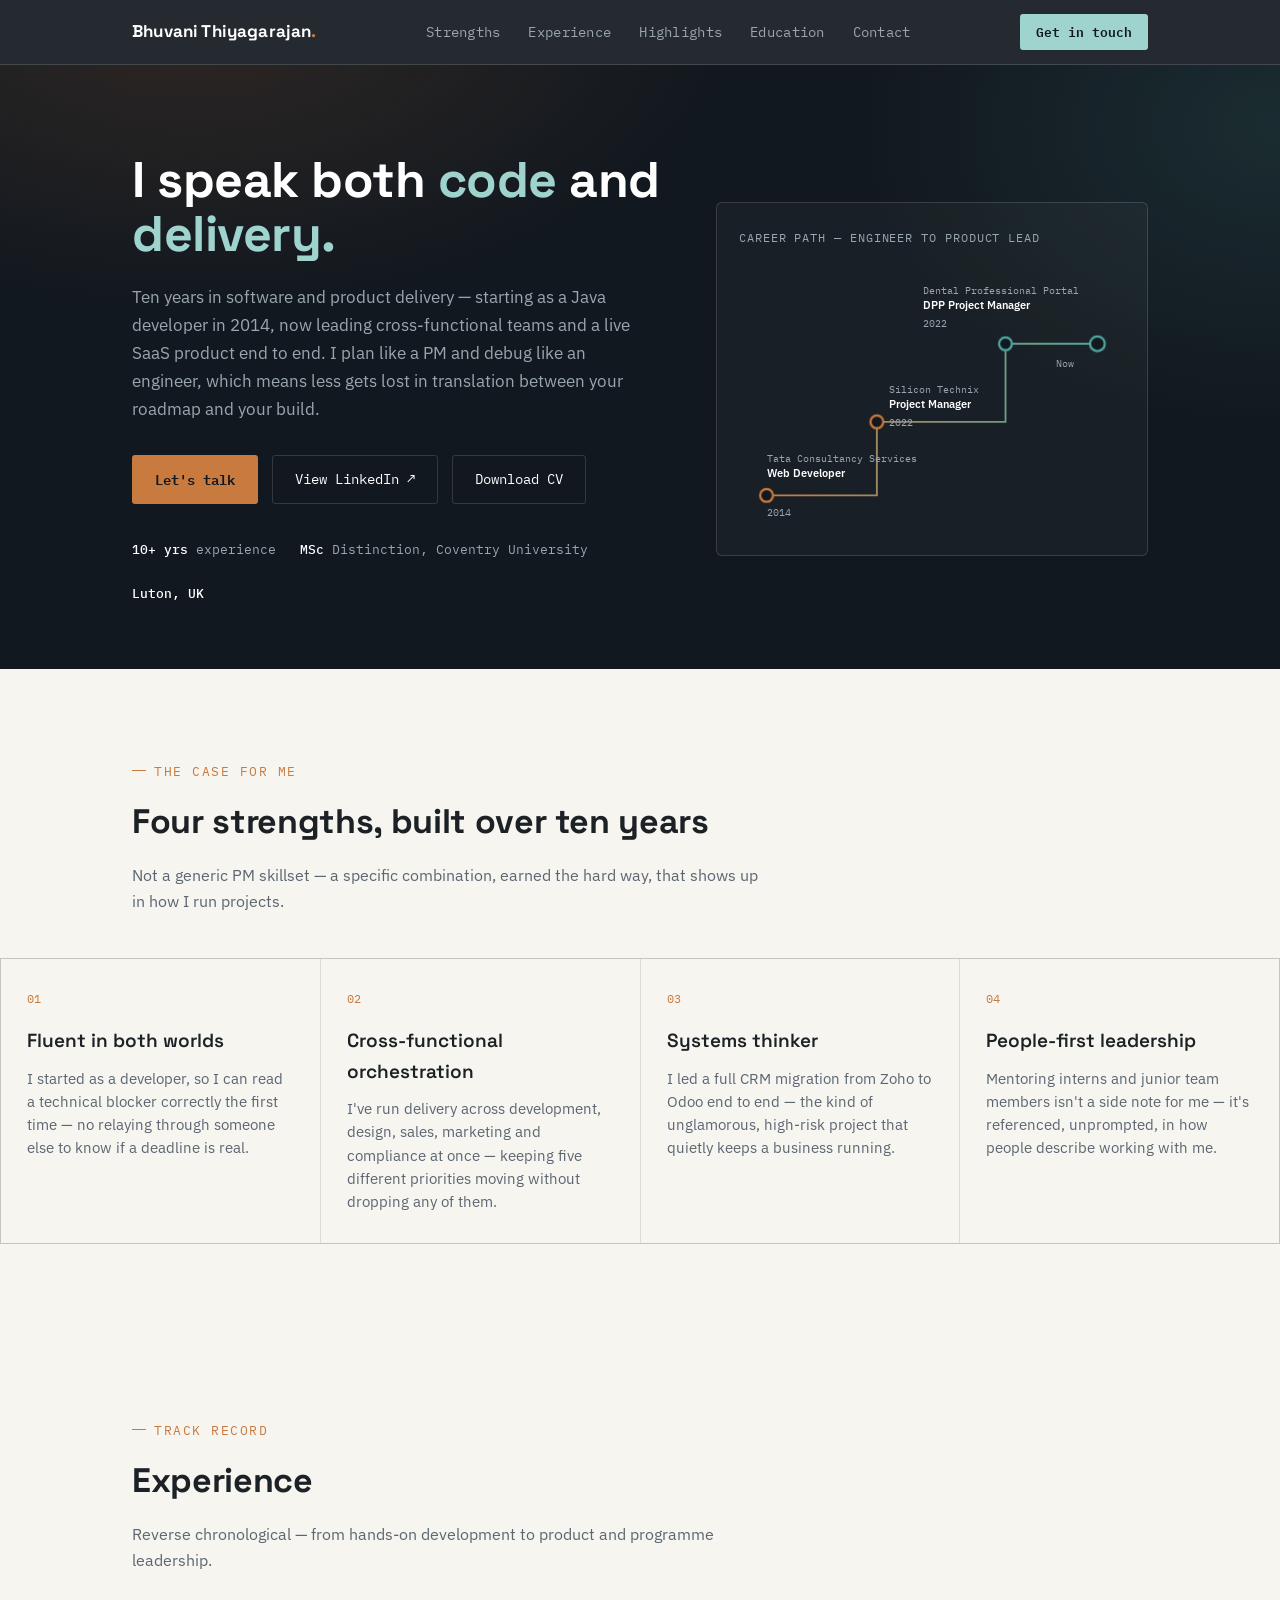
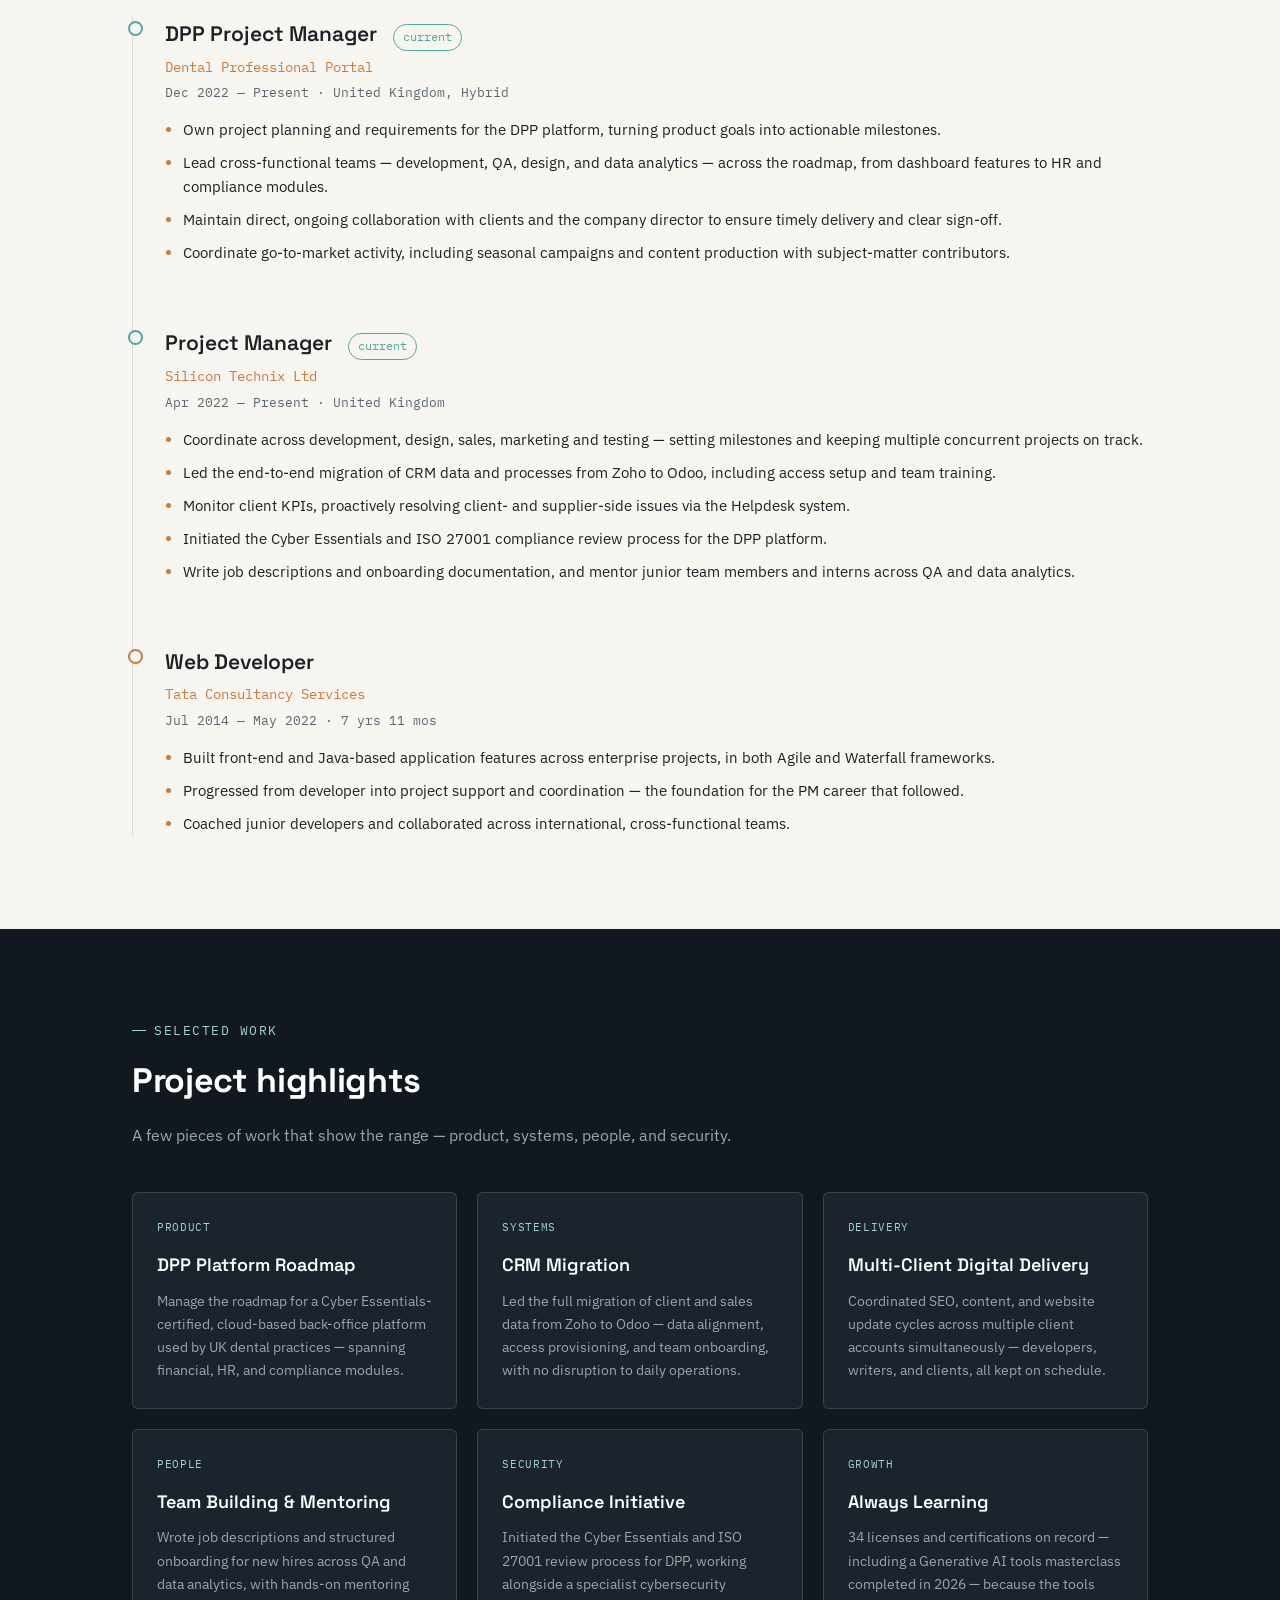
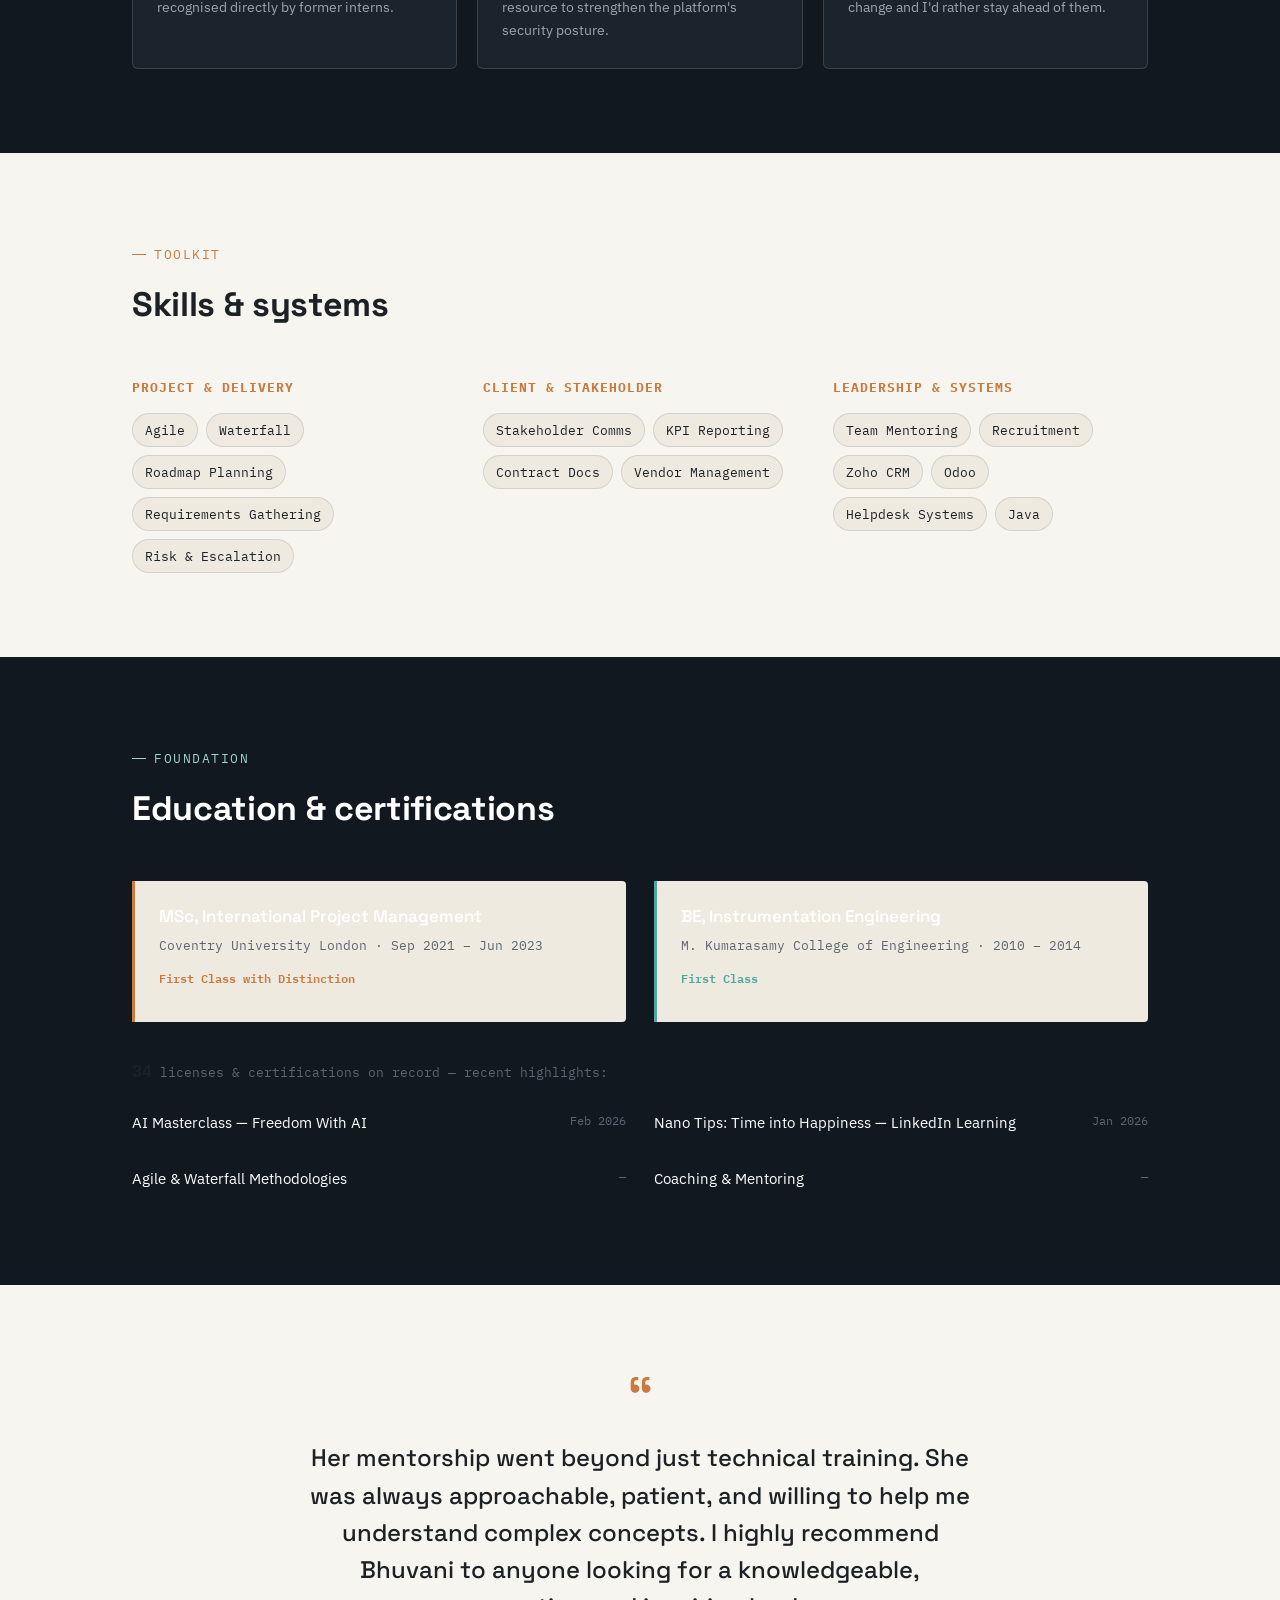
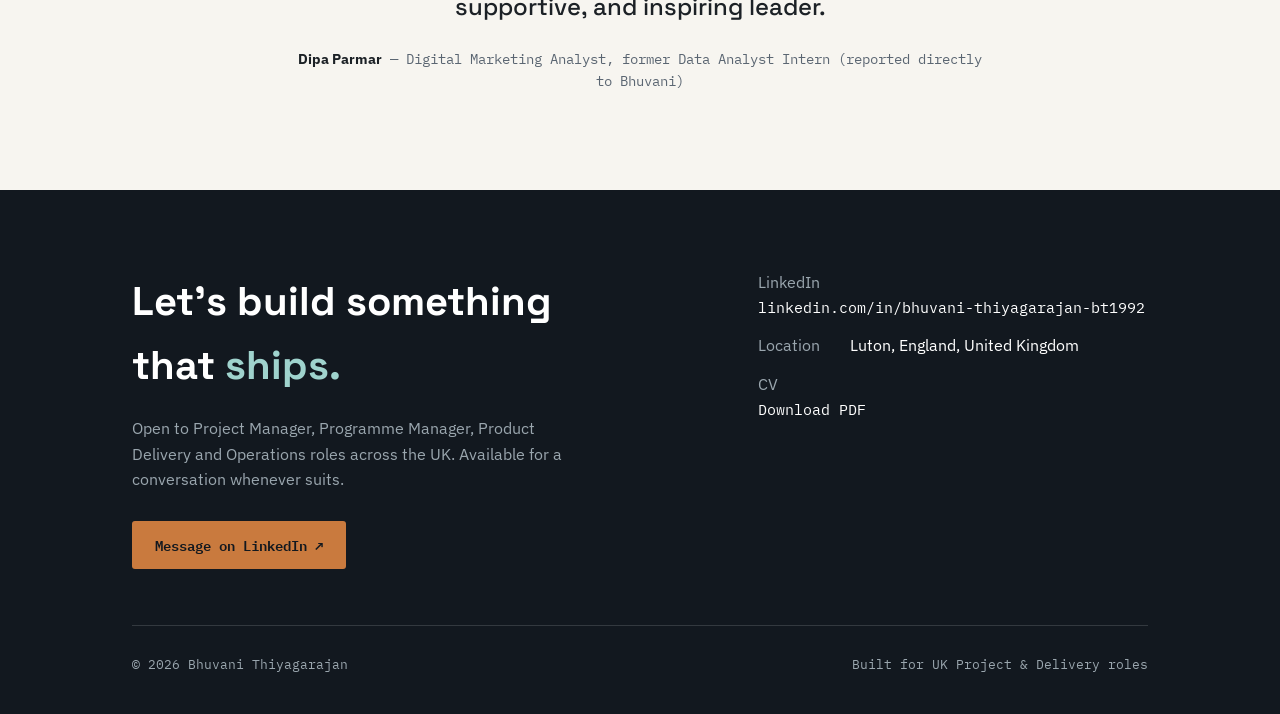
==== index.html @ d330b72c "My Portfolio It is all about me wrote by July 2026" ====
<!DOCTYPE html>
<html lang="en">
<head>
<meta charset="UTF-8">
<meta name="viewport" content="width=device-width, initial-scale=1.0">
<title>Bhuvani Thiyagarajan — Project Manager, Product &amp; Delivery</title>
<link rel="preconnect" href="https://fonts.googleapis.com">
<link rel="preconnect" href="https://fonts.gstatic.com" crossorigin>
<link href="https://fonts.googleapis.com/css2?family=Space+Grotesk:wght@400;500;600;700&family=IBM+Plex+Sans:wght@400;500;600;700&family=IBM+Plex+Mono:wght@400;500;600&display=swap" rel="stylesheet">
<style>
  :root{
    --ink-navy:#12181F;
    --navy-2:#1B232C;
    --navy-line: rgba(255,255,255,0.14);
    --paper:#F7F5F0;
    --paper-2:#EEEAE0;
    --ink:#1C2126;
    --muted:#5B6672;
    --muted-dark:#9AA6AE;
    --amber:#C97A3E;
    --amber-soft:#E4B98C;
    --teal:#4FA8A0;
    --teal-soft:#9FD3CD;
    --line-light: rgba(28,33,38,0.12);
    --font-display:'Space Grotesk', sans-serif;
    --font-body:'IBM Plex Sans', -apple-system, BlinkMacSystemFont, sans-serif;
    --font-mono:'IBM Plex Mono', 'Courier New', monospace;
    --max: 1080px;
  }
  *{box-sizing:border-box;}
  html{scroll-behavior:smooth;}
  body{
    margin:0; background:var(--paper); color:var(--ink);
    font-family:var(--font-body); font-size:16px; line-height:1.6;
    -webkit-font-smoothing:antialiased;
  }
  a{color:inherit;}
  img,svg{display:block; max-width:100%;}
  .wrap{max-width:var(--max); margin:0 auto; padding:0 32px;}
  @media (max-width:640px){ .wrap{padding:0 20px;} }

  :focus-visible{ outline:2px solid var(--teal); outline-offset:3px; }

  .eyebrow{
    font-family:var(--font-mono); font-size:12.5px; letter-spacing:.12em; text-transform:uppercase;
    display:inline-flex; align-items:center; gap:8px;
  }
  .eyebrow::before{ content:''; width:14px; height:1px; background:currentColor; display:inline-block; }

  /* ===================== NAV ===================== */
  nav{
    position:sticky; top:0; z-index:50; background:rgba(18,24,31,0.92); backdrop-filter:blur(8px);
    border-bottom:1px solid var(--navy-line);
  }
  nav .wrap{ display:flex; align-items:center; justify-content:space-between; height:64px; }
  .nav-mark{ font-family:var(--font-display); font-weight:700; color:#fff; font-size:17px; letter-spacing:.01em; text-decoration:none; }
  .nav-mark span{ color:var(--amber); }
  .nav-links{ display:flex; gap:28px; list-style:none; margin:0; padding:0; }
  .nav-links a{ color:var(--muted-dark); text-decoration:none; font-size:14px; font-family:var(--font-mono); letter-spacing:.02em; transition:color .2s; }
  .nav-links a:hover{ color:#fff; }
  .nav-cta{
    font-family:var(--font-mono); font-size:13px; color:var(--ink-navy); background:var(--teal-soft);
    padding:8px 16px; border-radius:3px; text-decoration:none; font-weight:600; transition:background .2s, transform .2s;
  }
  .nav-cta:hover{ background:var(--teal); transform:translateY(-1px); }
  @media (max-width:760px){ .nav-links{ display:none; } }

  /* ===================== HERO ===================== */
  header.hero{
    background:
      radial-gradient(ellipse 900px 500px at 15% -10%, rgba(201,122,62,0.16), transparent 60%),
      radial-gradient(ellipse 700px 500px at 100% 10%, rgba(79,168,160,0.14), transparent 60%),
      var(--ink-navy);
    color:#fff; padding:88px 0 64px; position:relative; overflow:hidden;
  }
  .hero-grid{
    display:grid; grid-template-columns: 1.1fr 0.9fr; gap:56px; align-items:center;
  }
  @media (max-width:900px){ .hero-grid{ grid-template-columns:1fr; } }

  .hero-eyebrow{ color:var(--amber-soft); margin-bottom:22px; }
  h1.hero-title{
    font-family:var(--font-display); font-weight:700; font-size:clamp(32px,4.6vw,50px);
    line-height:1.08; margin:0 0 22px; letter-spacing:-0.01em;
  }
  h1.hero-title .accent{ color:var(--teal-soft); }
  .hero-sub{
    color:var(--muted-dark); font-size:17px; max-width:52ch; margin:0 0 32px; line-height:1.65;
  }
  .hero-actions{ display:flex; gap:14px; flex-wrap:wrap; margin-bottom:36px; }
  .btn{
    font-family:var(--font-mono); font-size:14px; padding:12px 22px; border-radius:3px; text-decoration:none;
    display:inline-flex; align-items:center; gap:8px; transition:transform .2s, background .2s, border-color .2s;
    border:1px solid transparent; cursor:pointer;
  }
  .btn-primary{ background:var(--amber); color:#12181F; font-weight:600; }
  .btn-primary:hover{ background:var(--amber-soft); transform:translateY(-2px); }
  .btn-ghost{ border-color:var(--navy-line); color:#fff; background:transparent; }
  .btn-ghost:hover{ border-color:var(--teal-soft); color:var(--teal-soft); }

  .hero-meta{ display:flex; gap:24px; flex-wrap:wrap; font-family:var(--font-mono); font-size:13px; color:var(--muted-dark); }
  .hero-meta strong{ color:#fff; font-weight:500; }

  /* --- signature path diagram --- */
  .path-card{
    background:rgba(255,255,255,0.03); border:1px solid var(--navy-line); border-radius:6px;
    padding:26px 22px 18px;
  }
  .path-card .cap{ font-family:var(--font-mono); font-size:11.5px; color:var(--muted-dark); letter-spacing:.08em; text-transform:uppercase; margin-bottom:14px;}
  #pathSvg{ width:100%; height:auto; }
  .node-dot{ fill:var(--ink-navy); stroke-width:2.5; }
  .node-label{ font-family:var(--font-mono); }
  .node-year{ fill:var(--muted-dark); font-size:11px; }
  .node-role{ fill:#fff; font-size:12.5px; font-weight:600; font-family:'IBM Plex Sans', sans-serif; }
  .node-org{ fill:var(--muted-dark); font-size:10.5px; }
  .path-line{ fill:none; stroke-width:2; stroke-dasharray:600; stroke-dashoffset:600; animation:draw 2.2s ease forwards .3s; }
  @keyframes draw{ to{ stroke-dashoffset:0; } }
  .node-dot{ opacity:0; animation:pop .5s ease forwards; }
  @media (prefers-reduced-motion: reduce){
    .path-line{ animation:none; stroke-dashoffset:0; }
    .node-dot{ animation:none; opacity:1; }
    html{ scroll-behavior:auto; }
  }
  @keyframes pop{ to{ opacity:1; } }

  /* ===================== SECTION SHELL ===================== */
  section{ padding:84px 0; }
  section.on-navy{ background:var(--ink-navy); color:#fff; }
  .sec-head{ margin-bottom:44px; max-width:640px; }
  .sec-head .eyebrow{ color:var(--amber); margin-bottom:14px; }
  section.on-navy .sec-head .eyebrow{ color:var(--teal-soft); }
  .sec-head h2{ font-family:var(--font-display); font-size:clamp(26px,3.2vw,34px); margin:0 0 14px; font-weight:700; letter-spacing:-0.01em; }
  .sec-head p{ color:var(--muted); font-size:16px; margin:0; }
  section.on-navy .sec-head p{ color:var(--muted-dark); }

  /* ===================== STRENGTHS ===================== */
  .strength-grid{ display:grid; grid-template-columns:repeat(4,1fr); gap:1px; background:var(--line-light); border:1px solid var(--line-light); }
  @media (max-width:860px){ .strength-grid{ grid-template-columns:repeat(2,1fr); } }
  @media (max-width:520px){ .strength-grid{ grid-template-columns:1fr; } }
  .strength-card{ background:var(--paper); padding:30px 26px; }
  .strength-num{ font-family:var(--font-mono); font-size:12px; color:var(--amber); margin-bottom:18px; }
  .strength-card h3{ font-family:var(--font-display); font-size:19px; margin:0 0 10px; font-weight:600; }
  .strength-card p{ color:var(--muted); font-size:14.5px; margin:0; line-height:1.6; }

  /* ===================== TIMELINE / EXPERIENCE ===================== */
  .timeline{ position:relative; padding-left:32px; border-left:1px solid var(--line-light); }
  .trole{ position:relative; padding-bottom:52px; }
  .trole:last-child{ padding-bottom:0; }
  .trole::before{
    content:''; position:absolute; left:-37px; top:4px; width:11px; height:11px; border-radius:50%;
    background:var(--paper); border:2.5px solid var(--amber);
  }
  .trole.current::before{ border-color:var(--teal); }
  .trole-head{ display:flex; flex-wrap:wrap; align-items:baseline; gap:10px 16px; margin-bottom:6px; }
  .trole-head h3{ font-family:var(--font-display); font-size:21px; margin:0; font-weight:600; }
  .trole-tag{ font-family:var(--font-mono); font-size:11.5px; padding:3px 9px; border-radius:20px; border:1px solid var(--teal); color:var(--teal); }
  .trole-org{ font-family:var(--font-mono); font-size:13.5px; color:var(--amber); margin:0 0 4px; }
  .trole-meta{ font-family:var(--font-mono); font-size:12.5px; color:var(--muted); margin:0 0 16px; }
  .trole ul{ margin:0; padding-left:18px; color:var(--ink); }
  .trole li{ margin-bottom:9px; font-size:15px; line-height:1.6; }
  .trole li::marker{ color:var(--amber); }

  /* ===================== PROJECTS ===================== */
  .proj-grid{ display:grid; grid-template-columns:repeat(3,1fr); gap:20px; }
  @media (max-width:860px){ .proj-grid{ grid-template-columns:repeat(2,1fr); } }
  @media (max-width:600px){ .proj-grid{ grid-template-columns:1fr; } }
  .proj-card{
    background:var(--navy-2); border:1px solid var(--navy-line); border-radius:6px; padding:26px 24px;
    transition:border-color .25s, transform .25s;
  }
  .proj-card:hover{ border-color:var(--teal); transform:translateY(-3px); }
  .proj-tag{ font-family:var(--font-mono); font-size:11px; color:var(--teal-soft); letter-spacing:.06em; text-transform:uppercase; margin-bottom:14px; display:block;}
  .proj-card h3{ font-family:var(--font-display); font-size:18px; margin:0 0 10px; font-weight:600; color:#fff; }
  .proj-card p{ color:var(--muted-dark); font-size:14px; line-height:1.65; margin:0; }

  /* ===================== SKILLS ===================== */
  .skill-cols{ display:grid; grid-template-columns:repeat(3,1fr); gap:36px; }
  @media (max-width:760px){ .skill-cols{ grid-template-columns:1fr; gap:28px; } }
  .skill-col h4{ font-family:var(--font-mono); font-size:12.5px; letter-spacing:.08em; text-transform:uppercase; color:var(--amber); margin:0 0 16px; }
  .chip-row{ display:flex; flex-wrap:wrap; gap:8px; }
  .chip{ font-family:var(--font-mono); font-size:12.5px; padding:6px 12px; background:var(--paper-2); border:1px solid var(--line-light); border-radius:20px; color:var(--ink); }

  /* ===================== EDU + CERTS ===================== */
  .edu-grid{ display:grid; grid-template-columns:1fr 1fr; gap:28px; }
  @media (max-width:760px){ .edu-grid{ grid-template-columns:1fr; } }
  .edu-card{ background:var(--paper-2); border-left:3px solid var(--amber); padding:22px 24px; border-radius:0 4px 4px 0; }
  .edu-card.alt{ border-left-color:var(--teal); }
  .edu-card .deg{ font-family:var(--font-display); font-weight:600; font-size:17px; margin:0 0 6px; }
  .edu-card .org{ font-family:var(--font-mono); font-size:13px; color:var(--muted); margin:0 0 4px; }
  .edu-card .dist{ font-family:var(--font-mono); font-size:12px; color:var(--amber); font-weight:600; }
  .edu-card.alt .dist{ color:var(--teal); }

  .cert-list{ margin-top:36px; }
  .cert-count{ font-family:var(--font-mono); font-size:13px; color:var(--muted); margin-bottom:16px; }
  .cert-count strong{ color:var(--ink); font-size:17px; }
  .cert-items{ display:grid; grid-template-columns:1fr 1fr; gap:12px 28px; list-style:none; padding:0; margin:0; }
  @media (max-width:640px){ .cert-items{ grid-template-columns:1fr; } }
  .cert-items li{ font-size:14.5px; padding:10px 0; border-bottom:1px solid var(--line-light); display:flex; justify-content:space-between; gap:12px; }
  .cert-items .cyr{ font-family:var(--font-mono); font-size:12px; color:var(--muted); white-space:nowrap; }

  /* ===================== TESTIMONIAL ===================== */
  .testi{
    max-width:760px; margin:0 auto; text-align:center;
  }
  .quote-mark{ font-family:var(--font-display); font-size:64px; color:var(--amber); line-height:1; margin-bottom:6px; }
  .testi p.quote{ font-family:var(--font-display); font-size:clamp(19px,2.4vw,24px); line-height:1.55; margin:0 0 24px; font-weight:500; }
  .testi .attr{ font-family:var(--font-mono); font-size:13.5px; color:var(--muted); }
  .testi .attr strong{ color:var(--ink); font-family:var(--font-body); }

  /* ===================== CONTACT / FOOTER ===================== */
  footer{ background:var(--ink-navy); color:#fff; padding:80px 0 40px; }
  .contact-grid{ display:grid; grid-template-columns:1.2fr 0.8fr; gap:40px; margin-bottom:56px; }
  @media (max-width:760px){ .contact-grid{ grid-template-columns:1fr; } }
  footer h2{ font-family:var(--font-display); font-size:clamp(28px,4vw,40px); margin:0 0 18px; font-weight:700; }
  footer h2 .accent{ color:var(--teal-soft); }
  footer p.lead{ color:var(--muted-dark); font-size:16px; max-width:46ch; margin:0 0 28px; }
  .contact-list{ list-style:none; margin:0; padding:0; display:flex; flex-direction:column; gap:14px; }
  .contact-list a{ text-decoration:none; color:#fff; font-family:var(--font-mono); font-size:14.5px; display:flex; align-items:center; gap:10px; transition:color .2s; }
  .contact-list a:hover{ color:var(--teal-soft); }
  .contact-list .k{ color:var(--muted-dark); width:88px; display:inline-block; flex-shrink:0; }
  .foot-bottom{ border-top:1px solid var(--navy-line); padding-top:28px; display:flex; justify-content:space-between; flex-wrap:wrap; gap:12px; font-family:var(--font-mono); font-size:12.5px; color:var(--muted-dark); }

  @media print{
    nav, .hero-actions, footer .btn{ display:none !important; }
  }
</style>
</head>
<body>

<nav>
  <div class="wrap">
    <a href="#top" class="nav-mark">Bhuvani Thiyagarajan<span>.</span></a>
    <ul class="nav-links">
      <li><a href="#strengths">Strengths</a></li>
      <li><a href="#experience">Experience</a></li>
      <li><a href="#projects">Highlights</a></li>
      <li><a href="#education">Education</a></li>
      <li><a href="#contact">Contact</a></li>
    </ul>
    <a class="nav-cta" href="#contact">Get in touch</a>
  </div>
</nav>

<header class="hero" id="top">
  <div class="wrap hero-grid">
    <div>
      <!-- <div class="eyebrow hero-eyebrow">OPEN TO PROJECT &amp; PROGRAMME MANAGEMENT ROLES — UK</div> -->
      <h1 class="hero-title">I speak both <span class="accent">code</span> and <span class="accent">delivery.</span></h1>
      <p class="hero-sub">Ten years in software and product delivery — starting as a Java developer in 2014, now leading cross-functional teams and a live SaaS product end to end. I plan like a PM and debug like an engineer, which means less gets lost in translation between your roadmap and your build.</p>
      <div class="hero-actions">
        <a class="btn btn-primary" href="#contact">Let's talk</a>
        <a class="btn btn-ghost" href="https://www.linkedin.com/in/bhuvani-thiyagarajan-bt1992/" target="_blank" rel="noopener">View LinkedIn ↗</a>
        <a class="btn btn-ghost" href="Bhuvani-Thiyagarajan-Portfolio.pdf" target="_blank" rel="noopener">Download CV</a>
      </div>
      <div class="hero-meta">
        <span><strong>10+ yrs</strong> experience</span>
        <span><strong>MSc</strong> Distinction, Coventry University</span>
        <span><strong>Luton, UK</strong></span>
      </div>
    </div>

    <div class="path-card">
      <div class="cap">Career path — engineer to product lead</div>
      <svg id="pathSvg" viewBox="0 0 420 300" xmlns="http://www.w3.org/2000/svg">
        <polyline class="path-line" points="30,255 150,255 150,175 290,175 290,90 390,90" stroke="url(#lineGrad)"/>
        <defs>
          <linearGradient id="lineGrad" x1="0" y1="0" x2="1" y2="0">
            <stop offset="0%" stop-color="#C97A3E"/>
            <stop offset="100%" stop-color="#4FA8A0"/>
          </linearGradient>
        </defs>

        <circle class="node-dot" cx="30" cy="255" r="7" stroke="#C97A3E" style="animation-delay:.4s"/>
        <text class="node-label node-year" x="30" y="278">2014</text>
        <text class="node-label node-role" x="30" y="235">Web Developer</text>
        <text class="node-label node-org" x="30" y="219">Tata Consultancy Services</text>

        <circle class="node-dot" cx="150" cy="175" r="7" stroke="#C97A3E" style="animation-delay:1s"/>
        <text class="node-label node-year" x="163" y="180">2022</text>
        <text class="node-label node-role" x="163" y="160">Project Manager</text>
        <text class="node-label node-org" x="163" y="144">Silicon Technix</text>

        <circle class="node-dot" cx="290" cy="90" r="7" stroke="#4FA8A0" style="animation-delay:1.5s"/>
        <text class="node-label node-year" x="200" y="72">2022</text>
        <text class="node-label node-role" x="200" y="52">DPP Project Manager</text>
        <text class="node-label node-org" x="200" y="36">Dental Professional Portal</text>

        <circle class="node-dot" cx="390" cy="90" r="8" fill="#4FA8A0" stroke="#4FA8A0" style="animation-delay:2.1s"/>
        <text class="node-label node-year" x="355" y="115" text-anchor="middle">Now</text>
      </svg>
    </div>
  </div>
</header>

<!-- ===================== STRENGTHS ===================== -->
<section id="strengths">
  <div class="wrap">
    <div class="sec-head">
      <div class="eyebrow">The Case For Me</div>
      <h2>Four strengths, built over ten years</h2>
      <p>Not a generic PM skillset — a specific combination, earned the hard way, that shows up in how I run projects.</p>
    </div>
  </div>
  <div class="strength-grid">
    <div class="strength-card">
      <div class="strength-num">01</div>
      <h3>Fluent in both worlds</h3>
      <p>I started as a developer, so I can read a technical blocker correctly the first time — no relaying through someone else to know if a deadline is real.</p>
    </div>
    <div class="strength-card">
      <div class="strength-num">02</div>
      <h3>Cross-functional orchestration</h3>
      <p>I've run delivery across development, design, sales, marketing and compliance at once — keeping five different priorities moving without dropping any of them.</p>
    </div>
    <div class="strength-card">
      <div class="strength-num">03</div>
      <h3>Systems thinker</h3>
      <p>I led a full CRM migration from Zoho to Odoo end to end — the kind of unglamorous, high-risk project that quietly keeps a business running.</p>
    </div>
    <div class="strength-card">
      <div class="strength-num">04</div>
      <h3>People-first leadership</h3>
      <p>Mentoring interns and junior team members isn't a side note for me — it's referenced, unprompted, in how people describe working with me.</p>
    </div>
  </div>
</section>

<!-- ===================== EXPERIENCE ===================== -->
<section id="experience">
  <div class="wrap">
    <div class="sec-head">
      <div class="eyebrow">Track Record</div>
      <h2>Experience</h2>
      <p>Reverse chronological — from hands-on development to product and programme leadership.</p>
    </div>

    <div class="timeline">
      <div class="trole current">
        <div class="trole-head">
          <h3>DPP Project Manager</h3>
          <span class="trole-tag">current</span>
        </div>
        <p class="trole-org">Dental Professional Portal</p>
        <p class="trole-meta">Dec 2022 — Present · United Kingdom, Hybrid</p>
        <ul>
          <li>Own project planning and requirements for the DPP platform, turning product goals into actionable milestones.</li>
          <li>Lead cross-functional teams — development, QA, design, and data analytics — across the roadmap, from dashboard features to HR and compliance modules.</li>
          <li>Maintain direct, ongoing collaboration with clients and the company director to ensure timely delivery and clear sign-off.</li>
          <li>Coordinate go-to-market activity, including seasonal campaigns and content production with subject-matter contributors.</li>
        </ul>
      </div>

      <div class="trole current">
        <div class="trole-head">
          <h3>Project Manager</h3>
          <span class="trole-tag">current</span>
        </div>
        <p class="trole-org">Silicon Technix Ltd</p>
        <p class="trole-meta">Apr 2022 — Present · United Kingdom</p>
        <ul>
          <li>Coordinate across development, design, sales, marketing and testing — setting milestones and keeping multiple concurrent projects on track.</li>
          <li>Led the end-to-end migration of CRM data and processes from Zoho to Odoo, including access setup and team training.</li>
          <li>Monitor client KPIs, proactively resolving client- and supplier-side issues via the Helpdesk system.</li>
          <li>Initiated the Cyber Essentials and ISO 27001 compliance review process for the DPP platform.</li>
          <li>Write job descriptions and onboarding documentation, and mentor junior team members and interns across QA and data analytics.</li>
        </ul>
      </div>

      <div class="trole">
        <div class="trole-head"><h3>Web Developer</h3></div>
        <p class="trole-org">Tata Consultancy Services</p>
        <p class="trole-meta">Jul 2014 — May 2022 · 7 yrs 11 mos</p>
        <ul>
          <li>Built front-end and Java-based application features across enterprise projects, in both Agile and Waterfall frameworks.</li>
          <li>Progressed from developer into project support and coordination — the foundation for the PM career that followed.</li>
          <li>Coached junior developers and collaborated across international, cross-functional teams.</li>
        </ul>
      </div>
    </div>
  </div>
</section>

<!-- ===================== PROJECT HIGHLIGHTS ===================== -->
<section id="projects" class="on-navy">
  <div class="wrap">
    <div class="sec-head">
      <div class="eyebrow">Selected Work</div>
      <h2>Project highlights</h2>
      <p>A few pieces of work that show the range — product, systems, people, and security.</p>
    </div>
    <div class="proj-grid">
      <div class="proj-card">
        <span class="proj-tag">Product</span>
        <h3>DPP Platform Roadmap</h3>
        <p>Manage the roadmap for a Cyber Essentials-certified, cloud-based back-office platform used by UK dental practices — spanning financial, HR, and compliance modules.</p>
      </div>
      <div class="proj-card">
        <span class="proj-tag">Systems</span>
        <h3>CRM Migration</h3>
        <p>Led the full migration of client and sales data from Zoho to Odoo — data alignment, access provisioning, and team onboarding, with no disruption to daily operations.</p>
      </div>
      <div class="proj-card">
        <span class="proj-tag">Delivery</span>
        <h3>Multi-Client Digital Delivery</h3>
        <p>Coordinated SEO, content, and website update cycles across multiple client accounts simultaneously — developers, writers, and clients, all kept on schedule.</p>
      </div>
      <div class="proj-card">
        <span class="proj-tag">People</span>
        <h3>Team Building &amp; Mentoring</h3>
        <p>Wrote job descriptions and structured onboarding for new hires across QA and data analytics, with hands-on mentoring recognised directly by former interns.</p>
      </div>
      <div class="proj-card">
        <span class="proj-tag">Security</span>
        <h3>Compliance Initiative</h3>
        <p>Initiated the Cyber Essentials and ISO 27001 review process for DPP, working alongside a specialist cybersecurity resource to strengthen the platform's security posture.</p>
      </div>
      <div class="proj-card">
        <span class="proj-tag">Growth</span>
        <h3>Always Learning</h3>
        <p>34 licenses and certifications on record — including a Generative AI tools masterclass completed in 2026 — because the tools change and I'd rather stay ahead of them.</p>
      </div>
    </div>
  </div>
</section>

<!-- ===================== SKILLS ===================== -->
<section id="skills">
  <div class="wrap">
    <div class="sec-head">
      <div class="eyebrow">Toolkit</div>
      <h2>Skills &amp; systems</h2>
    </div>
    <div class="skill-cols">
      <div class="skill-col">
        <h4>Project &amp; Delivery</h4>
        <div class="chip-row">
          <span class="chip">Agile</span><span class="chip">Waterfall</span><span class="chip">Roadmap Planning</span>
          <span class="chip">Requirements Gathering</span><span class="chip">Risk &amp; Escalation</span>
        </div>
      </div>
      <div class="skill-col">
        <h4>Client &amp; Stakeholder</h4>
        <div class="chip-row">
          <span class="chip">Stakeholder Comms</span><span class="chip">KPI Reporting</span>
          <span class="chip">Contract Docs</span><span class="chip">Vendor Management</span>
        </div>
      </div>
      <div class="skill-col">
        <h4>Leadership &amp; Systems</h4>
        <div class="chip-row">
          <span class="chip">Team Mentoring</span><span class="chip">Recruitment</span>
          <span class="chip">Zoho CRM</span><span class="chip">Odoo</span><span class="chip">Helpdesk Systems</span><span class="chip">Java</span>
        </div>
      </div>
    </div>
  </div>
</section>

<!-- ===================== EDUCATION + CERTS ===================== -->
<section id="education" class="on-navy">
  <div class="wrap">
    <div class="sec-head">
      <div class="eyebrow">Foundation</div>
      <h2>Education &amp; certifications</h2>
    </div>
    <div class="edu-grid">
      <div class="edu-card">
        <p class="deg">MSc, International Project Management</p>
        <p class="org">Coventry University London · Sep 2021 – Jun 2023</p>
        <p class="dist">First Class with Distinction</p>
      </div>
      <div class="edu-card alt">
        <p class="deg">BE, Instrumentation Engineering</p>
        <p class="org">M. Kumarasamy College of Engineering · 2010 – 2014</p>
        <p class="dist">First Class</p>
      </div>
    </div>

    <div class="cert-list">
      <p class="cert-count"><strong>34</strong> licenses &amp; certifications on record — recent highlights:</p>
      <ul class="cert-items">
        <li>AI Masterclass — Freedom With AI <span class="cyr">Feb 2026</span></li>
        <li>Nano Tips: Time into Happiness — LinkedIn Learning <span class="cyr">Jan 2026</span></li>
        <li>Agile &amp; Waterfall Methodologies <span class="cyr">—</span></li>
        <li>Coaching &amp; Mentoring <span class="cyr">—</span></li>
      </ul>
    </div>
  </div>
</section>

<!-- ===================== TESTIMONIAL ===================== -->
<section id="testimonial">
  <div class="wrap testi">
    <div class="quote-mark">&ldquo;</div>
    <p class="quote">Her mentorship went beyond just technical training. She was always approachable, patient, and willing to help me understand complex concepts. I highly recommend Bhuvani to anyone looking for a knowledgeable, supportive, and inspiring leader.</p>
    <p class="attr"><strong>Dipa Parmar</strong> — Digital Marketing Analyst, former Data Analyst Intern (reported directly to Bhuvani)</p>
  </div>
</section>

<!-- ===================== CONTACT / FOOTER ===================== -->
<footer id="contact">
  <div class="wrap">
    <div class="contact-grid">
      <div>
        <h2>Let's build something<br>that <span class="accent">ships.</span></h2>
        <p class="lead">Open to Project Manager, Programme Manager, Product Delivery and Operations roles across the UK. Available for a conversation whenever suits.</p>
        <a class="btn btn-primary" href="https://www.linkedin.com/in/bhuvani-thiyagarajan-bt1992/" target="_blank" rel="noopener">Message on LinkedIn ↗</a>
      </div>
      <ul class="contact-list">
        <li><span class="k">LinkedIn</span> <a href="https://www.linkedin.com/in/bhuvani-thiyagarajan-bt1992/" target="_blank" rel="noopener">linkedin.com/in/bhuvani-thiyagarajan-bt1992</a></li>
        <li><span class="k">Location</span> <span>Luton, England, United Kingdom</span></li>
        <li><span class="k">CV</span> <a href="Bhuvani-Thiyagarajan-Portfolio.pdf" target="_blank" rel="noopener">Download PDF</a></li>
      </ul>
    </div>
    <div class="foot-bottom">
      <span>© 2026 Bhuvani Thiyagarajan</span>
      <span>Built for UK Project &amp; Delivery roles</span>
    </div>
  </div>
</footer>

<script>
  // Scroll-reveal for cards, respecting reduced motion
  if (!window.matchMedia('(prefers-reduced-motion: reduce)').matches && 'IntersectionObserver' in window) {
    const revealTargets = document.querySelectorAll('.strength-card, .proj-card, .edu-card, .trole');
    revealTargets.forEach(el => { el.style.opacity = '0'; el.style.transform = 'translateY(14px)'; el.style.transition = 'opacity .6s ease, transform .6s ease'; });
    const io = new IntersectionObserver((entries) => {
      entries.forEach(entry => {
        if (entry.isIntersecting) {
          entry.target.style.opacity = '1';
          entry.target.style.transform = 'translateY(0)';
          io.unobserve(entry.target);
        }
      });
    }, { threshold: 0.12 });
    revealTargets.forEach(el => io.observe(el));
  }
</script>

</body>
</html>
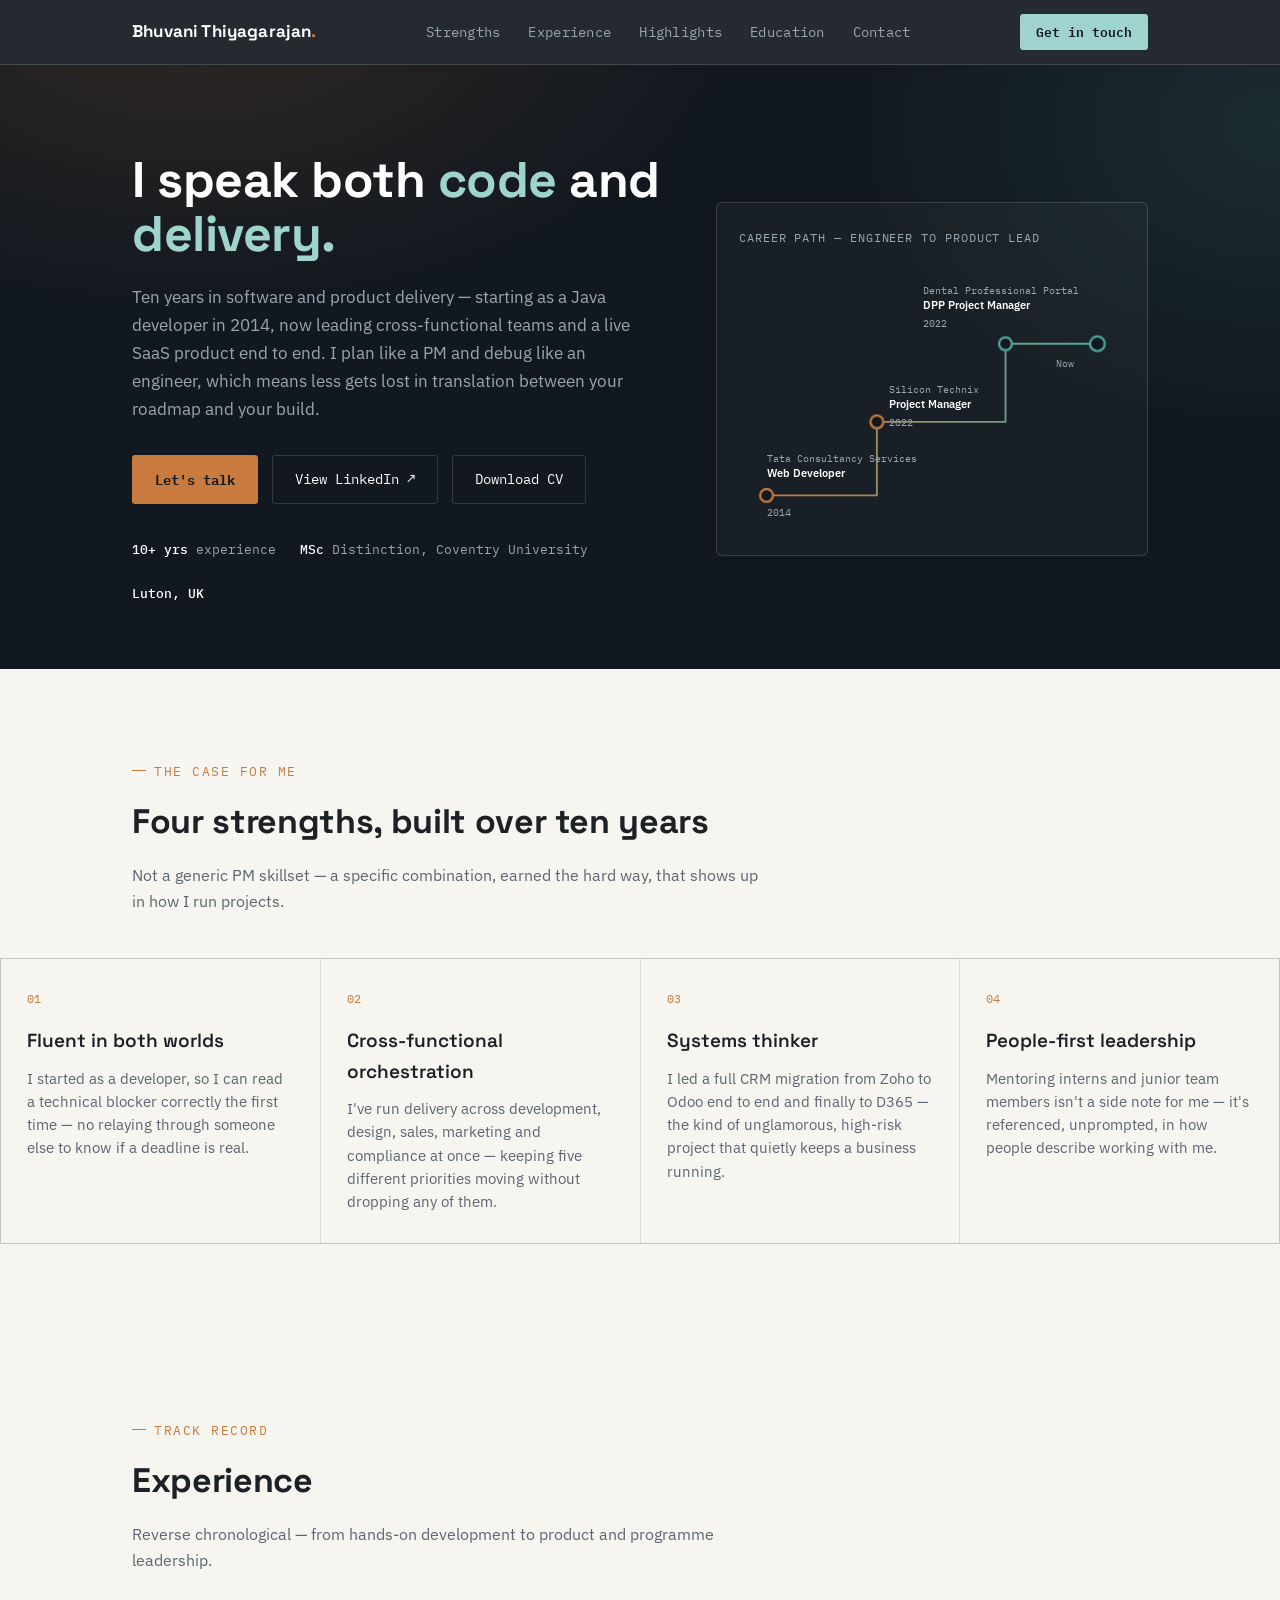
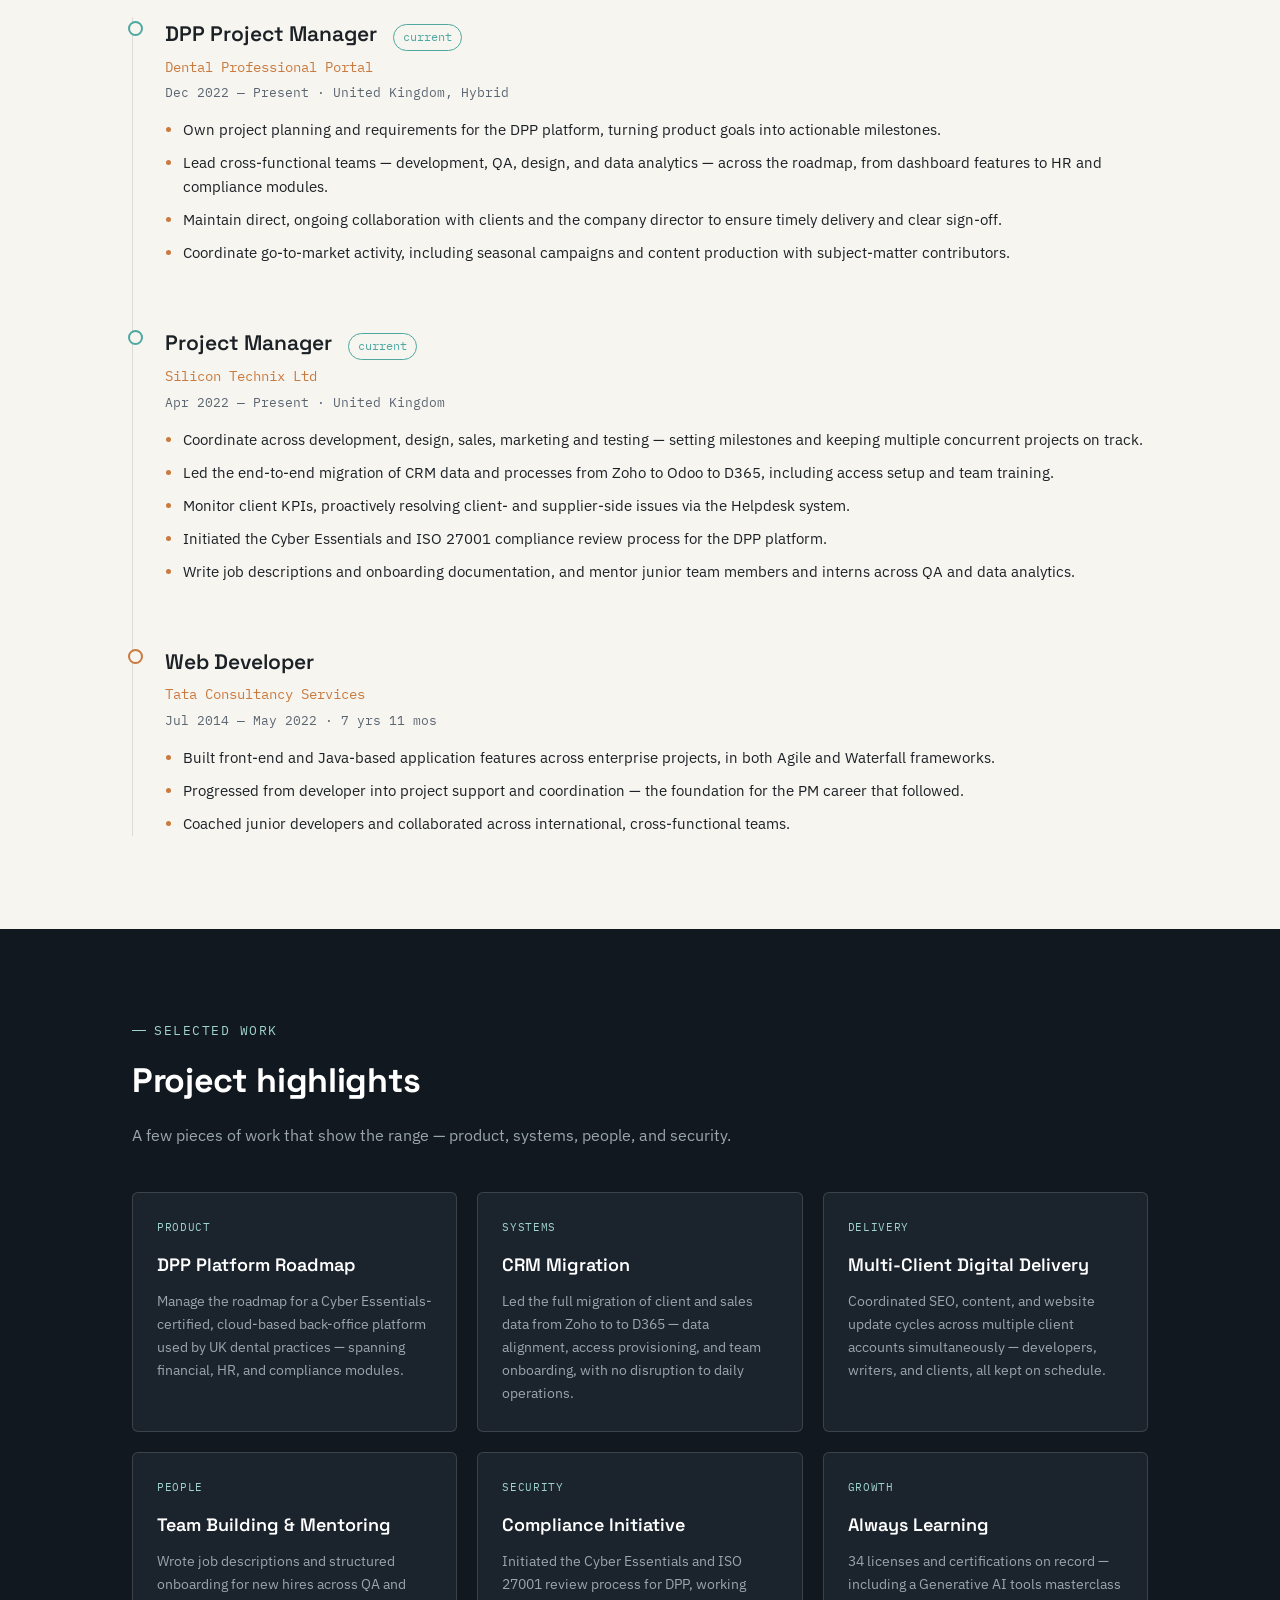
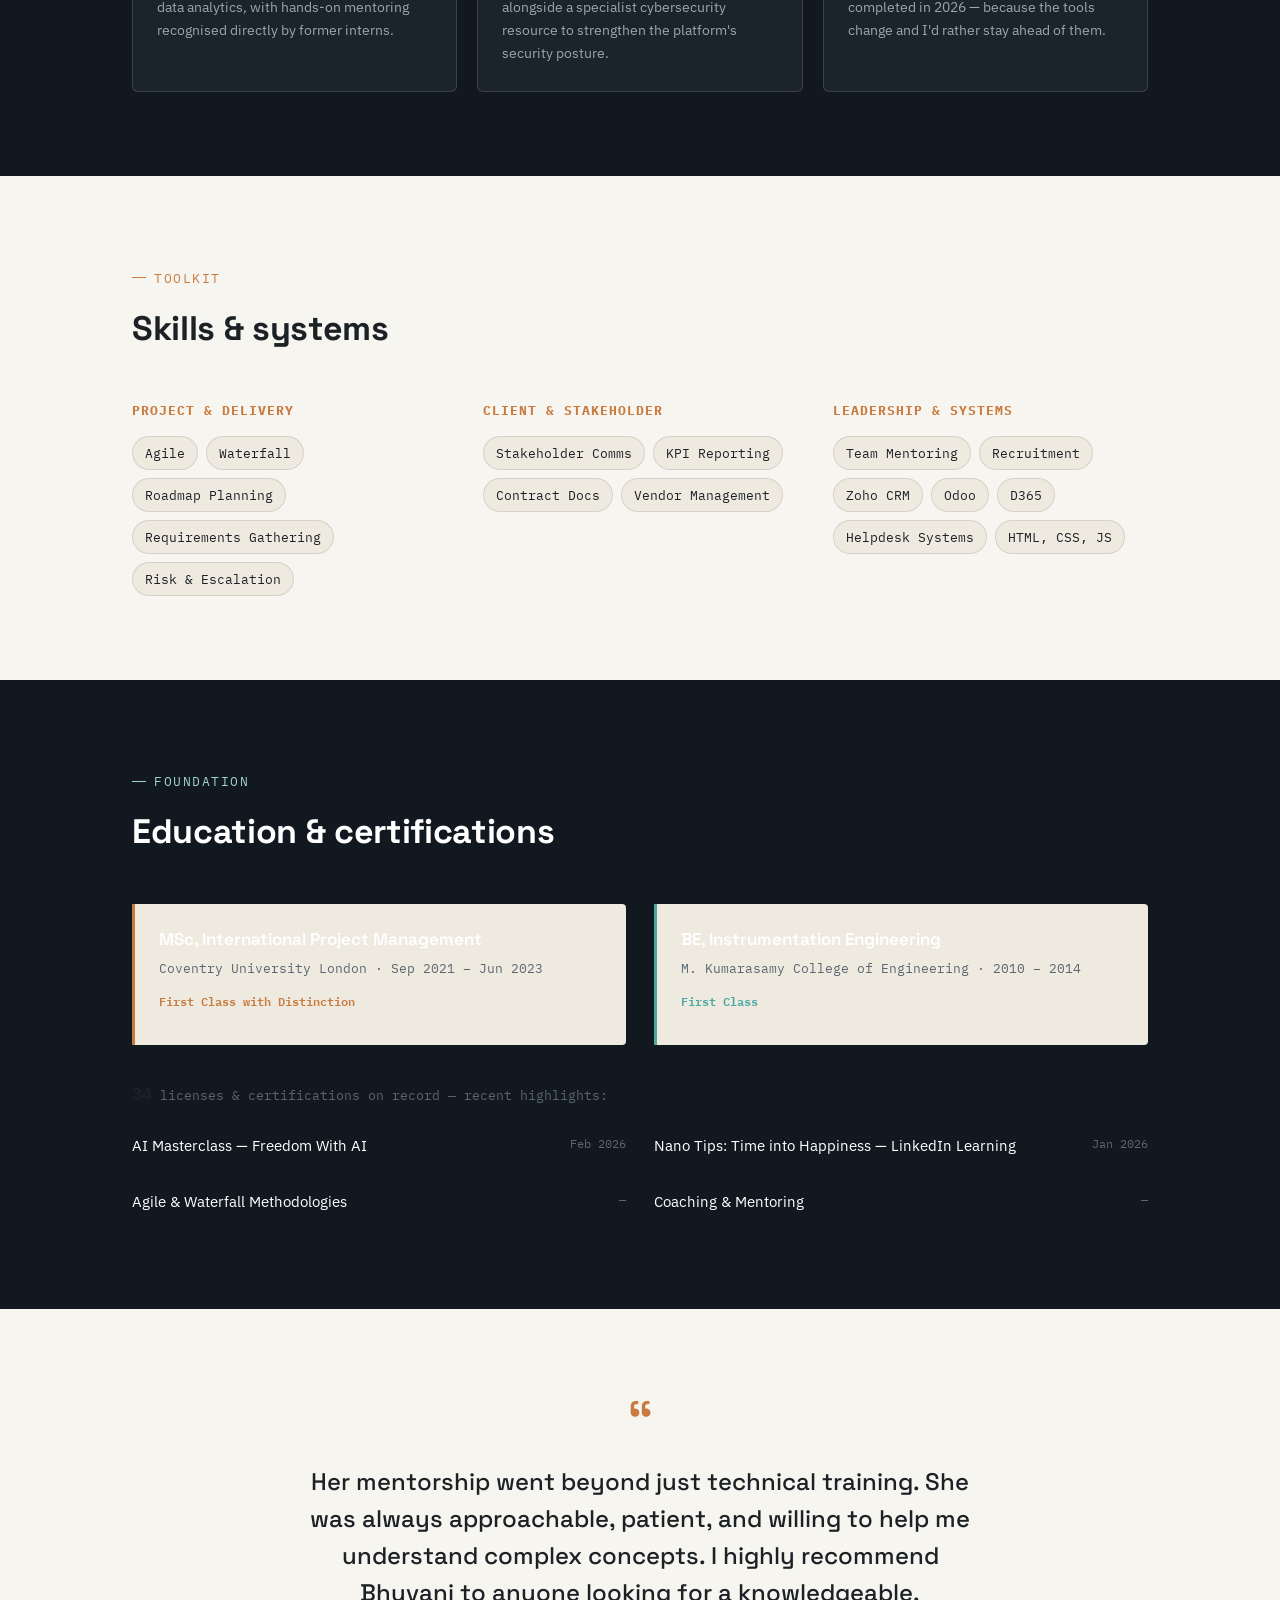
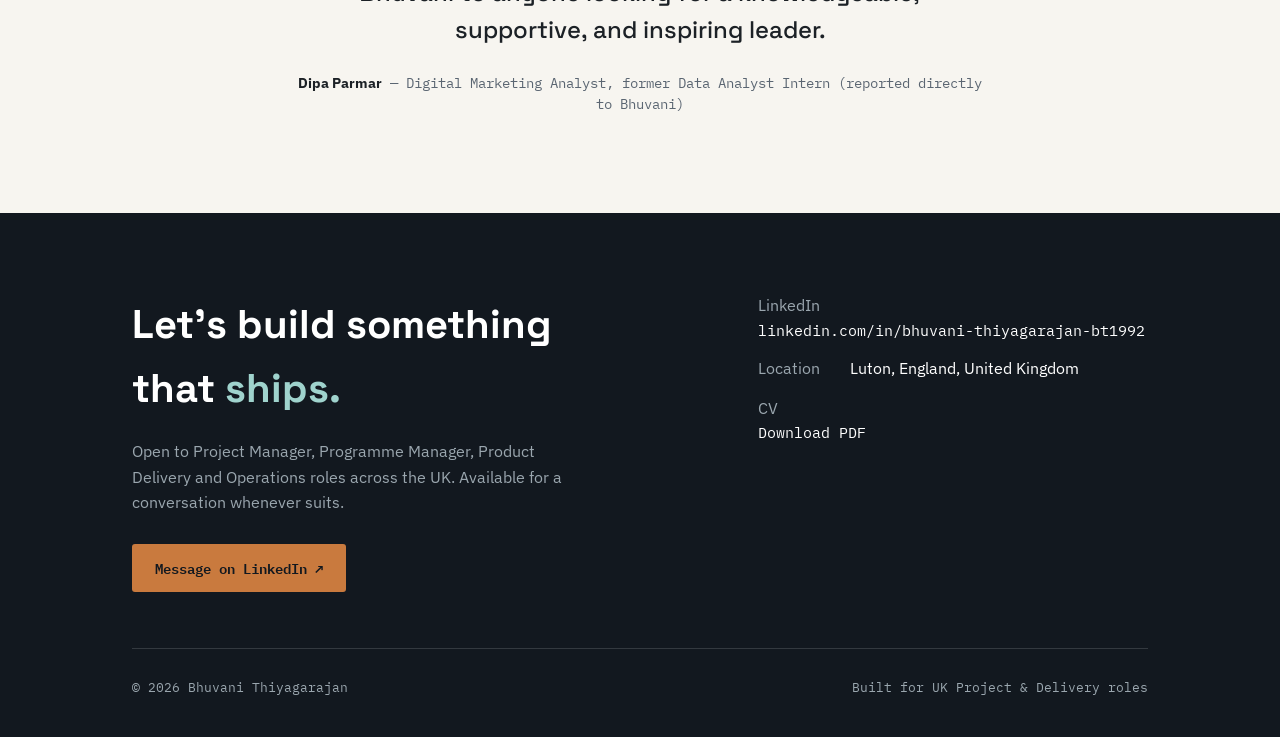
==== commit 34e358d7: "Add files via upload" ====
--- a/index.html
+++ b/index.html
@@ -315,7 +315,7 @@
     <div class="strength-card">
       <div class="strength-num">03</div>
       <h3>Systems thinker</h3>
-      <p>I led a full CRM migration from Zoho to Odoo end to end — the kind of unglamorous, high-risk project that quietly keeps a business running.</p>
+      <p>I led a full CRM migration from Zoho to Odoo end to end and finally to D365 — the kind of unglamorous, high-risk project that quietly keeps a business running.</p>
     </div>
     <div class="strength-card">
       <div class="strength-num">04</div>
@@ -359,7 +359,7 @@
         <p class="trole-meta">Apr 2022 — Present · United Kingdom</p>
         <ul>
           <li>Coordinate across development, design, sales, marketing and testing — setting milestones and keeping multiple concurrent projects on track.</li>
-          <li>Led the end-to-end migration of CRM data and processes from Zoho to Odoo, including access setup and team training.</li>
+          <li>Led the end-to-end migration of CRM data and processes from Zoho to Odoo to D365, including access setup and team training.</li>
           <li>Monitor client KPIs, proactively resolving client- and supplier-side issues via the Helpdesk system.</li>
           <li>Initiated the Cyber Essentials and ISO 27001 compliance review process for the DPP platform.</li>
           <li>Write job descriptions and onboarding documentation, and mentor junior team members and interns across QA and data analytics.</li>
@@ -397,7 +397,7 @@
       <div class="proj-card">
         <span class="proj-tag">Systems</span>
         <h3>CRM Migration</h3>
-        <p>Led the full migration of client and sales data from Zoho to Odoo — data alignment, access provisioning, and team onboarding, with no disruption to daily operations.</p>
+        <p>Led the full migration of client and sales data from Zoho to  to D365 — data alignment, access provisioning, and team onboarding, with no disruption to daily operations.</p>
       </div>
       <div class="proj-card">
         <span class="proj-tag">Delivery</span>
@@ -449,7 +449,7 @@
         <h4>Leadership &amp; Systems</h4>
         <div class="chip-row">
           <span class="chip">Team Mentoring</span><span class="chip">Recruitment</span>
-          <span class="chip">Zoho CRM</span><span class="chip">Odoo</span><span class="chip">Helpdesk Systems</span><span class="chip">Java</span>
+          <span class="chip">Zoho CRM</span><span class="chip">Odoo</span><span class="chip">D365</span><span class="chip">Helpdesk Systems</span><span class="chip">HTML, CSS, JS</span>
         </div>
       </div>
     </div>
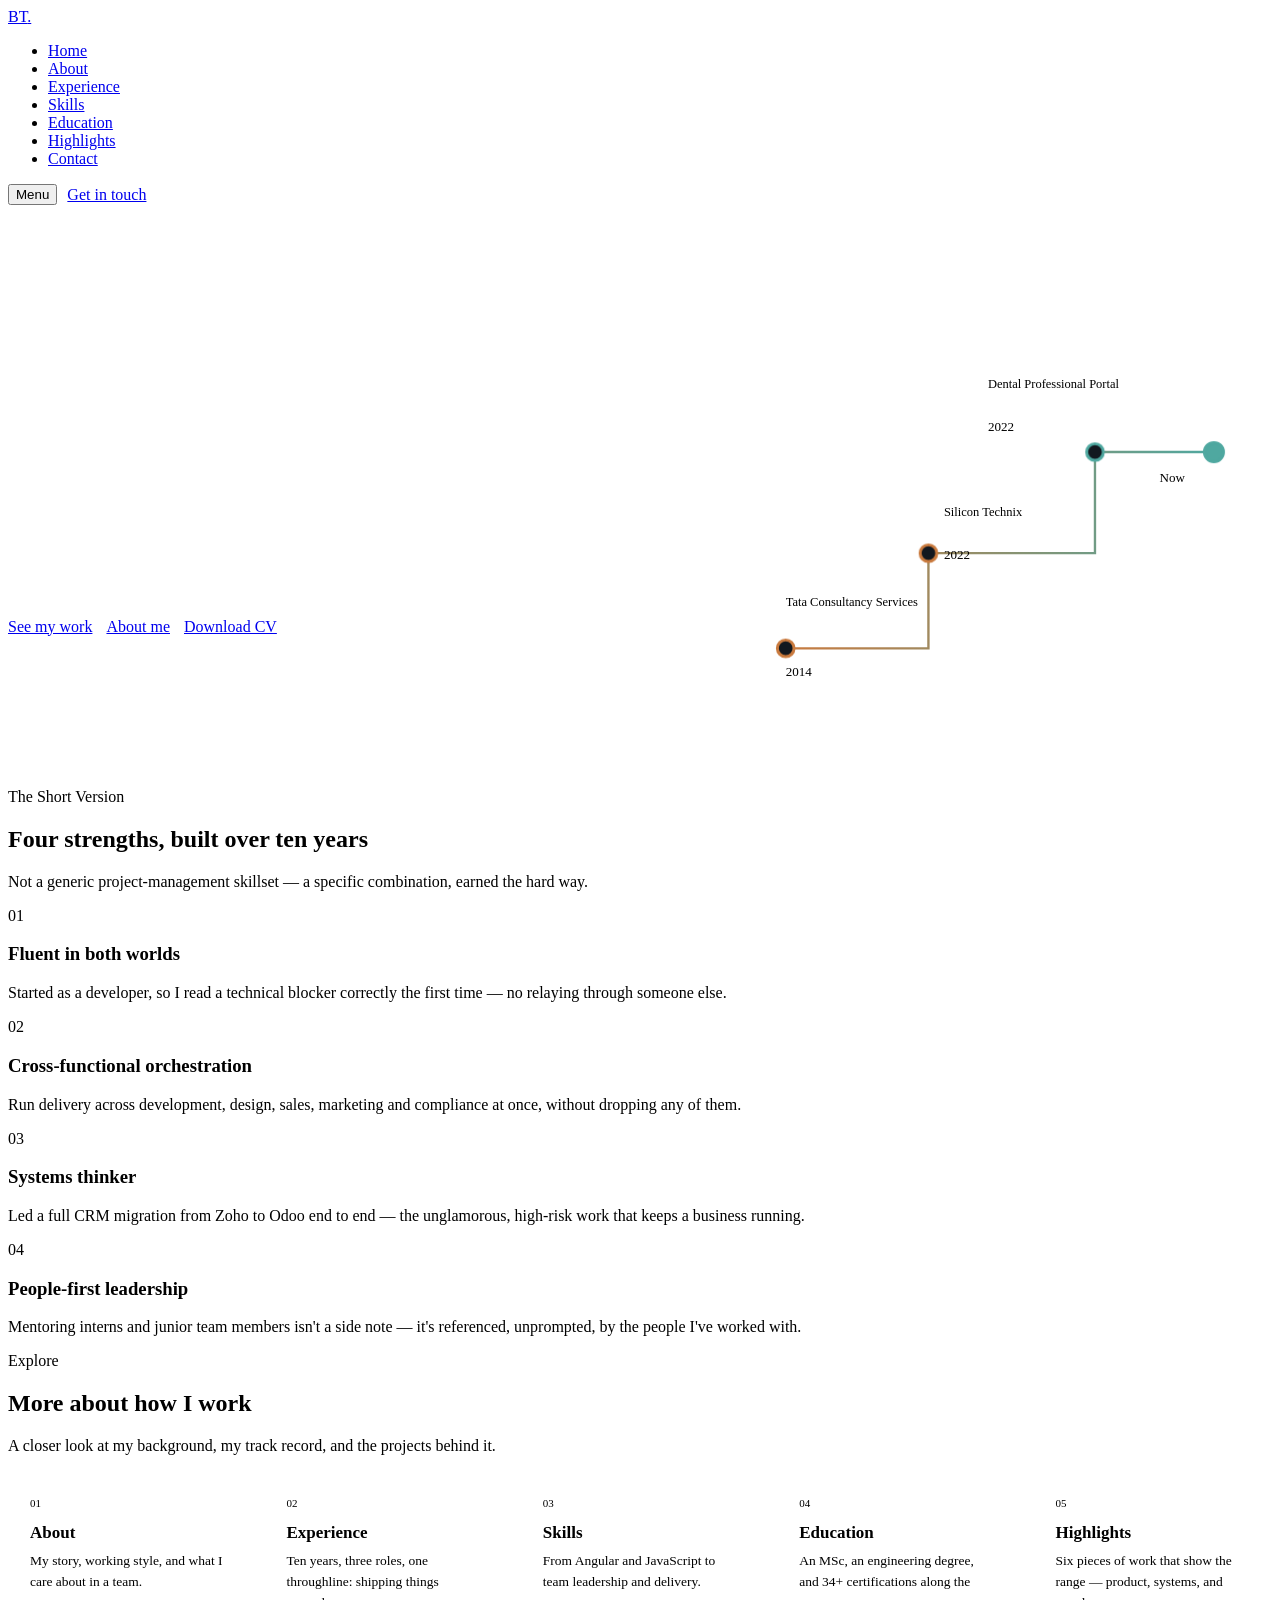
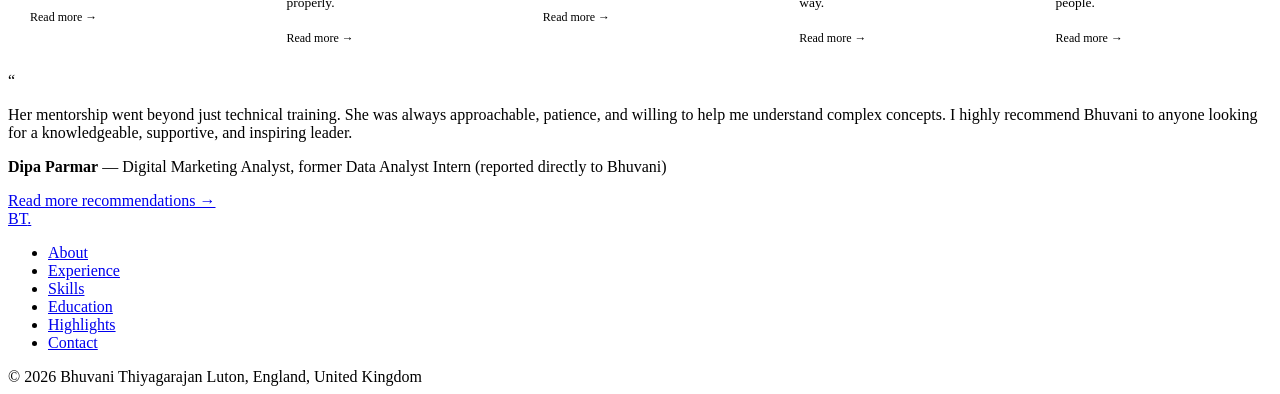
==== commit f90dab25: "Add files via upload" ====
--- a/index.html
+++ b/index.html
@@ -7,65 +7,8 @@
 <link rel="preconnect" href="https://fonts.googleapis.com">
 <link rel="preconnect" href="https://fonts.gstatic.com" crossorigin>
 <link href="https://fonts.googleapis.com/css2?family=Space+Grotesk:wght@400;500;600;700&family=IBM+Plex+Sans:wght@400;500;600;700&family=IBM+Plex+Mono:wght@400;500;600&display=swap" rel="stylesheet">
+<link rel="stylesheet" href="assets/style.css">
 <style>
-  :root{
-    --ink-navy:#12181F;
-    --navy-2:#1B232C;
-    --navy-line: rgba(255,255,255,0.14);
-    --paper:#F7F5F0;
-    --paper-2:#EEEAE0;
-    --ink:#1C2126;
-    --muted:#5B6672;
-    --muted-dark:#9AA6AE;
-    --amber:#C97A3E;
-    --amber-soft:#E4B98C;
-    --teal:#4FA8A0;
-    --teal-soft:#9FD3CD;
-    --line-light: rgba(28,33,38,0.12);
-    --font-display:'Space Grotesk', sans-serif;
-    --font-body:'IBM Plex Sans', -apple-system, BlinkMacSystemFont, sans-serif;
-    --font-mono:'IBM Plex Mono', 'Courier New', monospace;
-    --max: 1080px;
-  }
-  *{box-sizing:border-box;}
-  html{scroll-behavior:smooth;}
-  body{
-    margin:0; background:var(--paper); color:var(--ink);
-    font-family:var(--font-body); font-size:16px; line-height:1.6;
-    -webkit-font-smoothing:antialiased;
-  }
-  a{color:inherit;}
-  img,svg{display:block; max-width:100%;}
-  .wrap{max-width:var(--max); margin:0 auto; padding:0 32px;}
-  @media (max-width:640px){ .wrap{padding:0 20px;} }
-
-  :focus-visible{ outline:2px solid var(--teal); outline-offset:3px; }
-
-  .eyebrow{
-    font-family:var(--font-mono); font-size:12.5px; letter-spacing:.12em; text-transform:uppercase;
-    display:inline-flex; align-items:center; gap:8px;
-  }
-  .eyebrow::before{ content:''; width:14px; height:1px; background:currentColor; display:inline-block; }
-
-  /* ===================== NAV ===================== */
-  nav{
-    position:sticky; top:0; z-index:50; background:rgba(18,24,31,0.92); backdrop-filter:blur(8px);
-    border-bottom:1px solid var(--navy-line);
-  }
-  nav .wrap{ display:flex; align-items:center; justify-content:space-between; height:64px; }
-  .nav-mark{ font-family:var(--font-display); font-weight:700; color:#fff; font-size:17px; letter-spacing:.01em; text-decoration:none; }
-  .nav-mark span{ color:var(--amber); }
-  .nav-links{ display:flex; gap:28px; list-style:none; margin:0; padding:0; }
-  .nav-links a{ color:var(--muted-dark); text-decoration:none; font-size:14px; font-family:var(--font-mono); letter-spacing:.02em; transition:color .2s; }
-  .nav-links a:hover{ color:#fff; }
-  .nav-cta{
-    font-family:var(--font-mono); font-size:13px; color:var(--ink-navy); background:var(--teal-soft);
-    padding:8px 16px; border-radius:3px; text-decoration:none; font-weight:600; transition:background .2s, transform .2s;
-  }
-  .nav-cta:hover{ background:var(--teal); transform:translateY(-1px); }
-  @media (max-width:760px){ .nav-links{ display:none; } }
-
-  /* ===================== HERO ===================== */
   header.hero{
     background:
       radial-gradient(ellipse 900px 500px at 15% -10%, rgba(201,122,62,0.16), transparent 60%),
@@ -73,42 +16,19 @@
       var(--ink-navy);
     color:#fff; padding:88px 0 64px; position:relative; overflow:hidden;
   }
-  .hero-grid{
-    display:grid; grid-template-columns: 1.1fr 0.9fr; gap:56px; align-items:center;
-  }
+  .hero-grid{ display:grid; grid-template-columns: 1.1fr 0.9fr; gap:56px; align-items:center; }
   @media (max-width:900px){ .hero-grid{ grid-template-columns:1fr; } }
-
   .hero-eyebrow{ color:var(--amber-soft); margin-bottom:22px; }
-  h1.hero-title{
-    font-family:var(--font-display); font-weight:700; font-size:clamp(32px,4.6vw,50px);
-    line-height:1.08; margin:0 0 22px; letter-spacing:-0.01em;
-  }
+  h1.hero-title{ font-family:var(--font-display); font-weight:700; font-size:clamp(32px,4.6vw,50px); line-height:1.08; margin:0 0 22px; letter-spacing:-0.01em; }
   h1.hero-title .accent{ color:var(--teal-soft); }
-  .hero-sub{
-    color:var(--muted-dark); font-size:17px; max-width:52ch; margin:0 0 32px; line-height:1.65;
-  }
+  .hero-sub{ color:var(--muted-dark); font-size:17px; max-width:52ch; margin:0 0 32px; line-height:1.65; }
   .hero-actions{ display:flex; gap:14px; flex-wrap:wrap; margin-bottom:36px; }
-  .btn{
-    font-family:var(--font-mono); font-size:14px; padding:12px 22px; border-radius:3px; text-decoration:none;
-    display:inline-flex; align-items:center; gap:8px; transition:transform .2s, background .2s, border-color .2s;
-    border:1px solid transparent; cursor:pointer;
-  }
-  .btn-primary{ background:var(--amber); color:#12181F; font-weight:600; }
-  .btn-primary:hover{ background:var(--amber-soft); transform:translateY(-2px); }
-  .btn-ghost{ border-color:var(--navy-line); color:#fff; background:transparent; }
-  .btn-ghost:hover{ border-color:var(--teal-soft); color:var(--teal-soft); }
-
   .hero-meta{ display:flex; gap:24px; flex-wrap:wrap; font-family:var(--font-mono); font-size:13px; color:var(--muted-dark); }
   .hero-meta strong{ color:#fff; font-weight:500; }
 
-  /* --- signature path diagram --- */
-  .path-card{
-    background:rgba(255,255,255,0.03); border:1px solid var(--navy-line); border-radius:6px;
-    padding:26px 22px 18px;
-  }
+  .path-card{ background:rgba(255,255,255,0.03); border:1px solid var(--navy-line); border-radius:6px; padding:26px 22px 18px; }
   .path-card .cap{ font-family:var(--font-mono); font-size:11.5px; color:var(--muted-dark); letter-spacing:.08em; text-transform:uppercase; margin-bottom:14px;}
   #pathSvg{ width:100%; height:auto; }
-  .node-dot{ fill:var(--ink-navy); stroke-width:2.5; }
   .node-label{ font-family:var(--font-mono); }
   .node-year{ fill:var(--muted-dark); font-size:11px; }
   .node-role{ fill:#fff; font-size:12.5px; font-weight:600; font-family:'IBM Plex Sans', sans-serif; }
@@ -116,140 +36,56 @@
   .path-line{ fill:none; stroke-width:2; stroke-dasharray:600; stroke-dashoffset:600; animation:draw 2.2s ease forwards .3s; }
   @keyframes draw{ to{ stroke-dashoffset:0; } }
   .node-dot{ opacity:0; animation:pop .5s ease forwards; }
+  @keyframes pop{ to{ opacity:1; } }
   @media (prefers-reduced-motion: reduce){
     .path-line{ animation:none; stroke-dashoffset:0; }
     .node-dot{ animation:none; opacity:1; }
     html{ scroll-behavior:auto; }
   }
-  @keyframes pop{ to{ opacity:1; } }
-
-  /* ===================== SECTION SHELL ===================== */
-  section{ padding:84px 0; }
-  section.on-navy{ background:var(--ink-navy); color:#fff; }
-  .sec-head{ margin-bottom:44px; max-width:640px; }
-  .sec-head .eyebrow{ color:var(--amber); margin-bottom:14px; }
-  section.on-navy .sec-head .eyebrow{ color:var(--teal-soft); }
-  .sec-head h2{ font-family:var(--font-display); font-size:clamp(26px,3.2vw,34px); margin:0 0 14px; font-weight:700; letter-spacing:-0.01em; }
-  .sec-head p{ color:var(--muted); font-size:16px; margin:0; }
-  section.on-navy .sec-head p{ color:var(--muted-dark); }
-
-  /* ===================== STRENGTHS ===================== */
-  .strength-grid{ display:grid; grid-template-columns:repeat(4,1fr); gap:1px; background:var(--line-light); border:1px solid var(--line-light); }
-  @media (max-width:860px){ .strength-grid{ grid-template-columns:repeat(2,1fr); } }
-  @media (max-width:520px){ .strength-grid{ grid-template-columns:1fr; } }
-  .strength-card{ background:var(--paper); padding:30px 26px; }
-  .strength-num{ font-family:var(--font-mono); font-size:12px; color:var(--amber); margin-bottom:18px; }
-  .strength-card h3{ font-family:var(--font-display); font-size:19px; margin:0 0 10px; font-weight:600; }
-  .strength-card p{ color:var(--muted); font-size:14.5px; margin:0; line-height:1.6; }
-
-  /* ===================== TIMELINE / EXPERIENCE ===================== */
-  .timeline{ position:relative; padding-left:32px; border-left:1px solid var(--line-light); }
-  .trole{ position:relative; padding-bottom:52px; }
-  .trole:last-child{ padding-bottom:0; }
-  .trole::before{
-    content:''; position:absolute; left:-37px; top:4px; width:11px; height:11px; border-radius:50%;
-    background:var(--paper); border:2.5px solid var(--amber);
-  }
-  .trole.current::before{ border-color:var(--teal); }
-  .trole-head{ display:flex; flex-wrap:wrap; align-items:baseline; gap:10px 16px; margin-bottom:6px; }
-  .trole-head h3{ font-family:var(--font-display); font-size:21px; margin:0; font-weight:600; }
-  .trole-tag{ font-family:var(--font-mono); font-size:11.5px; padding:3px 9px; border-radius:20px; border:1px solid var(--teal); color:var(--teal); }
-  .trole-org{ font-family:var(--font-mono); font-size:13.5px; color:var(--amber); margin:0 0 4px; }
-  .trole-meta{ font-family:var(--font-mono); font-size:12.5px; color:var(--muted); margin:0 0 16px; }
-  .trole ul{ margin:0; padding-left:18px; color:var(--ink); }
-  .trole li{ margin-bottom:9px; font-size:15px; line-height:1.6; }
-  .trole li::marker{ color:var(--amber); }
-
-  /* ===================== PROJECTS ===================== */
-  .proj-grid{ display:grid; grid-template-columns:repeat(3,1fr); gap:20px; }
-  @media (max-width:860px){ .proj-grid{ grid-template-columns:repeat(2,1fr); } }
-  @media (max-width:600px){ .proj-grid{ grid-template-columns:1fr; } }
-  .proj-card{
-    background:var(--navy-2); border:1px solid var(--navy-line); border-radius:6px; padding:26px 24px;
-    transition:border-color .25s, transform .25s;
-  }
-  .proj-card:hover{ border-color:var(--teal); transform:translateY(-3px); }
-  .proj-tag{ font-family:var(--font-mono); font-size:11px; color:var(--teal-soft); letter-spacing:.06em; text-transform:uppercase; margin-bottom:14px; display:block;}
-  .proj-card h3{ font-family:var(--font-display); font-size:18px; margin:0 0 10px; font-weight:600; color:#fff; }
-  .proj-card p{ color:var(--muted-dark); font-size:14px; line-height:1.65; margin:0; }
-
-  /* ===================== SKILLS ===================== */
-  .skill-cols{ display:grid; grid-template-columns:repeat(3,1fr); gap:36px; }
-  @media (max-width:760px){ .skill-cols{ grid-template-columns:1fr; gap:28px; } }
-  .skill-col h4{ font-family:var(--font-mono); font-size:12.5px; letter-spacing:.08em; text-transform:uppercase; color:var(--amber); margin:0 0 16px; }
-  .chip-row{ display:flex; flex-wrap:wrap; gap:8px; }
-  .chip{ font-family:var(--font-mono); font-size:12.5px; padding:6px 12px; background:var(--paper-2); border:1px solid var(--line-light); border-radius:20px; color:var(--ink); }
-
-  /* ===================== EDU + CERTS ===================== */
-  .edu-grid{ display:grid; grid-template-columns:1fr 1fr; gap:28px; }
-  @media (max-width:760px){ .edu-grid{ grid-template-columns:1fr; } }
-  .edu-card{ background:var(--paper-2); border-left:3px solid var(--amber); padding:22px 24px; border-radius:0 4px 4px 0; }
-  .edu-card.alt{ border-left-color:var(--teal); }
-  .edu-card .deg{ font-family:var(--font-display); font-weight:600; font-size:17px; margin:0 0 6px; }
-  .edu-card .org{ font-family:var(--font-mono); font-size:13px; color:var(--muted); margin:0 0 4px; }
-  .edu-card .dist{ font-family:var(--font-mono); font-size:12px; color:var(--amber); font-weight:600; }
-  .edu-card.alt .dist{ color:var(--teal); }
-
-  .cert-list{ margin-top:36px; }
-  .cert-count{ font-family:var(--font-mono); font-size:13px; color:var(--muted); margin-bottom:16px; }
-  .cert-count strong{ color:var(--ink); font-size:17px; }
-  .cert-items{ display:grid; grid-template-columns:1fr 1fr; gap:12px 28px; list-style:none; padding:0; margin:0; }
-  @media (max-width:640px){ .cert-items{ grid-template-columns:1fr; } }
-  .cert-items li{ font-size:14.5px; padding:10px 0; border-bottom:1px solid var(--line-light); display:flex; justify-content:space-between; gap:12px; }
-  .cert-items .cyr{ font-family:var(--font-mono); font-size:12px; color:var(--muted); white-space:nowrap; }
-
-  /* ===================== TESTIMONIAL ===================== */
-  .testi{
-    max-width:760px; margin:0 auto; text-align:center;
-  }
-  .quote-mark{ font-family:var(--font-display); font-size:64px; color:var(--amber); line-height:1; margin-bottom:6px; }
-  .testi p.quote{ font-family:var(--font-display); font-size:clamp(19px,2.4vw,24px); line-height:1.55; margin:0 0 24px; font-weight:500; }
-  .testi .attr{ font-family:var(--font-mono); font-size:13.5px; color:var(--muted); }
-  .testi .attr strong{ color:var(--ink); font-family:var(--font-body); }
-
-  /* ===================== CONTACT / FOOTER ===================== */
-  footer{ background:var(--ink-navy); color:#fff; padding:80px 0 40px; }
-  .contact-grid{ display:grid; grid-template-columns:1.2fr 0.8fr; gap:40px; margin-bottom:56px; }
-  @media (max-width:760px){ .contact-grid{ grid-template-columns:1fr; } }
-  footer h2{ font-family:var(--font-display); font-size:clamp(28px,4vw,40px); margin:0 0 18px; font-weight:700; }
-  footer h2 .accent{ color:var(--teal-soft); }
-  footer p.lead{ color:var(--muted-dark); font-size:16px; max-width:46ch; margin:0 0 28px; }
-  .contact-list{ list-style:none; margin:0; padding:0; display:flex; flex-direction:column; gap:14px; }
-  .contact-list a{ text-decoration:none; color:#fff; font-family:var(--font-mono); font-size:14.5px; display:flex; align-items:center; gap:10px; transition:color .2s; }
-  .contact-list a:hover{ color:var(--teal-soft); }
-  .contact-list .k{ color:var(--muted-dark); width:88px; display:inline-block; flex-shrink:0; }
-  .foot-bottom{ border-top:1px solid var(--navy-line); padding-top:28px; display:flex; justify-content:space-between; flex-wrap:wrap; gap:12px; font-family:var(--font-mono); font-size:12.5px; color:var(--muted-dark); }
-
-  @media print{
-    nav, .hero-actions, footer .btn{ display:none !important; }
-  }
+
+  /* Hub teaser cards */
+  .hub-grid{ display:grid; grid-template-columns:repeat(5,1fr); gap:18px; }
+  @media (max-width:1000px){ .hub-grid{ grid-template-columns:repeat(3,1fr); } }
+  @media (max-width:640px){ .hub-grid{ grid-template-columns:repeat(2,1fr); } }
+  @media (max-width:440px){ .hub-grid{ grid-template-columns:1fr; } }
+  .hub-card{ background:var(--paper-2); border:1px solid var(--line-light); border-radius:6px; padding:26px 22px; text-decoration:none; color:var(--ink); display:block; transition:border-color .2s, transform .2s; }
+  .hub-card:hover{ border-color:var(--amber); transform:translateY(-3px); }
+  .hub-card .n{ font-family:var(--font-mono); font-size:11px; color:var(--amber); margin-bottom:14px; }
+  .hub-card h3{ font-family:var(--font-display); font-size:17px; margin:0 0 8px; font-weight:600; }
+  .hub-card p{ font-size:13.5px; color:var(--muted); margin:0 0 14px; line-height:1.55; }
+  .hub-card .go{ font-family:var(--font-mono); font-size:12px; color:var(--teal); }
 </style>
 </head>
 <body>
 
 <nav>
   <div class="wrap">
-    <a href="#top" class="nav-mark">Bhuvani Thiyagarajan<span>.</span></a>
+    <a href="index.html" class="nav-mark">BT<span>.</span></a>
     <ul class="nav-links">
-      <li><a href="#strengths">Strengths</a></li>
-      <li><a href="#experience">Experience</a></li>
-      <li><a href="#projects">Highlights</a></li>
-      <li><a href="#education">Education</a></li>
-      <li><a href="#contact">Contact</a></li>
+      <li><a href="index.html" class="active">Home</a></li>
+      <li><a href="about.html">About</a></li>
+      <li><a href="experience.html">Experience</a></li>
+      <li><a href="skills.html">Skills</a></li>
+      <li><a href="education.html">Education</a></li>
+      <li><a href="highlights.html">Highlights</a></li>
+      <li><a href="contact.html">Contact</a></li>
     </ul>
-    <a class="nav-cta" href="#contact">Get in touch</a>
+    <div style="display:flex; gap:10px; align-items:center;">
+      <button class="nav-toggle">Menu</button>
+      <a class="nav-cta" href="contact.html">Get in touch</a>
+    </div>
   </div>
 </nav>
 
 <header class="hero" id="top">
   <div class="wrap hero-grid">
     <div>
-      <!-- <div class="eyebrow hero-eyebrow">OPEN TO PROJECT &amp; PROGRAMME MANAGEMENT ROLES — UK</div> -->
+      <div class="eyebrow hero-eyebrow">PROJECT MANAGER · PRODUCT &amp; DELIVERY</div>
       <h1 class="hero-title">I speak both <span class="accent">code</span> and <span class="accent">delivery.</span></h1>
-      <p class="hero-sub">Ten years in software and product delivery — starting as a Java developer in 2014, now leading cross-functional teams and a live SaaS product end to end. I plan like a PM and debug like an engineer, which means less gets lost in translation between your roadmap and your build.</p>
+      <p class="hero-sub">Ten years in software and product delivery — starting as a Java developer in 2014, now leading cross-functional teams and a live SaaS product end to end. I plan like a PM and debug like an engineer, which means less gets lost in translation between a roadmap and a build.</p>
       <div class="hero-actions">
-        <a class="btn btn-primary" href="#contact">Let's talk</a>
-        <a class="btn btn-ghost" href="https://www.linkedin.com/in/bhuvani-thiyagarajan-bt1992/" target="_blank" rel="noopener">View LinkedIn ↗</a>
+        <a class="btn btn-primary" href="highlights.html">See my work</a>
+        <a class="btn btn-ghost" href="about.html">About me</a>
         <a class="btn btn-ghost" href="Bhuvani-Thiyagarajan-Portfolio.pdf" target="_blank" rel="noopener">Download CV</a>
       </div>
       <div class="hero-meta">
@@ -269,221 +105,100 @@
             <stop offset="100%" stop-color="#4FA8A0"/>
           </linearGradient>
         </defs>
-
-        <circle class="node-dot" cx="30" cy="255" r="7" stroke="#C97A3E" style="animation-delay:.4s"/>
+        <circle class="node-dot" cx="30" cy="255" r="7" fill="#12181F" stroke="#C97A3E" stroke-width="2.5" style="animation-delay:.4s"/>
         <text class="node-label node-year" x="30" y="278">2014</text>
         <text class="node-label node-role" x="30" y="235">Web Developer</text>
         <text class="node-label node-org" x="30" y="219">Tata Consultancy Services</text>
 
-        <circle class="node-dot" cx="150" cy="175" r="7" stroke="#C97A3E" style="animation-delay:1s"/>
+        <circle class="node-dot" cx="150" cy="175" r="7" fill="#12181F" stroke="#C97A3E" stroke-width="2.5" style="animation-delay:1s"/>
         <text class="node-label node-year" x="163" y="180">2022</text>
         <text class="node-label node-role" x="163" y="160">Project Manager</text>
         <text class="node-label node-org" x="163" y="144">Silicon Technix</text>
 
-        <circle class="node-dot" cx="290" cy="90" r="7" stroke="#4FA8A0" style="animation-delay:1.5s"/>
+        <circle class="node-dot" cx="290" cy="90" r="7" fill="#12181F" stroke="#4FA8A0" stroke-width="2.5" style="animation-delay:1.5s"/>
         <text class="node-label node-year" x="200" y="72">2022</text>
         <text class="node-label node-role" x="200" y="52">DPP Project Manager</text>
         <text class="node-label node-org" x="200" y="36">Dental Professional Portal</text>
 
-        <circle class="node-dot" cx="390" cy="90" r="8" fill="#4FA8A0" stroke="#4FA8A0" style="animation-delay:2.1s"/>
+        <circle class="node-dot" cx="390" cy="90" r="8" fill="#4FA8A0" stroke="#4FA8A0" stroke-width="2.5" style="animation-delay:2.1s"/>
         <text class="node-label node-year" x="355" y="115" text-anchor="middle">Now</text>
       </svg>
     </div>
   </div>
 </header>
 
-<!-- ===================== STRENGTHS ===================== -->
+<!-- ===================== STRENGTHS (condensed) ===================== -->
 <section id="strengths">
   <div class="wrap">
     <div class="sec-head">
-      <div class="eyebrow">The Case For Me</div>
+      <div class="eyebrow">The Short Version</div>
       <h2>Four strengths, built over ten years</h2>
-      <p>Not a generic PM skillset — a specific combination, earned the hard way, that shows up in how I run projects.</p>
+      <p>Not a generic project-management skillset — a specific combination, earned the hard way.</p>
     </div>
   </div>
   <div class="strength-grid">
     <div class="strength-card">
       <div class="strength-num">01</div>
       <h3>Fluent in both worlds</h3>
-      <p>I started as a developer, so I can read a technical blocker correctly the first time — no relaying through someone else to know if a deadline is real.</p>
+      <p>Started as a developer, so I read a technical blocker correctly the first time — no relaying through someone else.</p>
     </div>
     <div class="strength-card">
       <div class="strength-num">02</div>
       <h3>Cross-functional orchestration</h3>
-      <p>I've run delivery across development, design, sales, marketing and compliance at once — keeping five different priorities moving without dropping any of them.</p>
+      <p>Run delivery across development, design, sales, marketing and compliance at once, without dropping any of them.</p>
     </div>
     <div class="strength-card">
       <div class="strength-num">03</div>
       <h3>Systems thinker</h3>
-      <p>I led a full CRM migration from Zoho to Odoo end to end and finally to D365 — the kind of unglamorous, high-risk project that quietly keeps a business running.</p>
+      <p>Led a full CRM migration from Zoho to Odoo end to end — the unglamorous, high-risk work that keeps a business running.</p>
     </div>
     <div class="strength-card">
       <div class="strength-num">04</div>
       <h3>People-first leadership</h3>
-      <p>Mentoring interns and junior team members isn't a side note for me — it's referenced, unprompted, in how people describe working with me.</p>
+      <p>Mentoring interns and junior team members isn't a side note — it's referenced, unprompted, by the people I've worked with.</p>
     </div>
   </div>
 </section>
 
-<!-- ===================== EXPERIENCE ===================== -->
-<section id="experience">
+<!-- ===================== HUB TEASERS ===================== -->
+<section class="on-navy">
   <div class="wrap">
     <div class="sec-head">
-      <div class="eyebrow">Track Record</div>
-      <h2>Experience</h2>
-      <p>Reverse chronological — from hands-on development to product and programme leadership.</p>
-    </div>
-
-    <div class="timeline">
-      <div class="trole current">
-        <div class="trole-head">
-          <h3>DPP Project Manager</h3>
-          <span class="trole-tag">current</span>
-        </div>
-        <p class="trole-org">Dental Professional Portal</p>
-        <p class="trole-meta">Dec 2022 — Present · United Kingdom, Hybrid</p>
-        <ul>
-          <li>Own project planning and requirements for the DPP platform, turning product goals into actionable milestones.</li>
-          <li>Lead cross-functional teams — development, QA, design, and data analytics — across the roadmap, from dashboard features to HR and compliance modules.</li>
-          <li>Maintain direct, ongoing collaboration with clients and the company director to ensure timely delivery and clear sign-off.</li>
-          <li>Coordinate go-to-market activity, including seasonal campaigns and content production with subject-matter contributors.</li>
-        </ul>
-      </div>
-
-      <div class="trole current">
-        <div class="trole-head">
-          <h3>Project Manager</h3>
-          <span class="trole-tag">current</span>
-        </div>
-        <p class="trole-org">Silicon Technix Ltd</p>
-        <p class="trole-meta">Apr 2022 — Present · United Kingdom</p>
-        <ul>
-          <li>Coordinate across development, design, sales, marketing and testing — setting milestones and keeping multiple concurrent projects on track.</li>
-          <li>Led the end-to-end migration of CRM data and processes from Zoho to Odoo to D365, including access setup and team training.</li>
-          <li>Monitor client KPIs, proactively resolving client- and supplier-side issues via the Helpdesk system.</li>
-          <li>Initiated the Cyber Essentials and ISO 27001 compliance review process for the DPP platform.</li>
-          <li>Write job descriptions and onboarding documentation, and mentor junior team members and interns across QA and data analytics.</li>
-        </ul>
-      </div>
-
-      <div class="trole">
-        <div class="trole-head"><h3>Web Developer</h3></div>
-        <p class="trole-org">Tata Consultancy Services</p>
-        <p class="trole-meta">Jul 2014 — May 2022 · 7 yrs 11 mos</p>
-        <ul>
-          <li>Built front-end and Java-based application features across enterprise projects, in both Agile and Waterfall frameworks.</li>
-          <li>Progressed from developer into project support and coordination — the foundation for the PM career that followed.</li>
-          <li>Coached junior developers and collaborated across international, cross-functional teams.</li>
-        </ul>
-      </div>
-    </div>
-  </div>
-</section>
-
-<!-- ===================== PROJECT HIGHLIGHTS ===================== -->
-<section id="projects" class="on-navy">
-  <div class="wrap">
-    <div class="sec-head">
-      <div class="eyebrow">Selected Work</div>
-      <h2>Project highlights</h2>
-      <p>A few pieces of work that show the range — product, systems, people, and security.</p>
-    </div>
-    <div class="proj-grid">
-      <div class="proj-card">
-        <span class="proj-tag">Product</span>
-        <h3>DPP Platform Roadmap</h3>
-        <p>Manage the roadmap for a Cyber Essentials-certified, cloud-based back-office platform used by UK dental practices — spanning financial, HR, and compliance modules.</p>
-      </div>
-      <div class="proj-card">
-        <span class="proj-tag">Systems</span>
-        <h3>CRM Migration</h3>
-        <p>Led the full migration of client and sales data from Zoho to  to D365 — data alignment, access provisioning, and team onboarding, with no disruption to daily operations.</p>
-      </div>
-      <div class="proj-card">
-        <span class="proj-tag">Delivery</span>
-        <h3>Multi-Client Digital Delivery</h3>
-        <p>Coordinated SEO, content, and website update cycles across multiple client accounts simultaneously — developers, writers, and clients, all kept on schedule.</p>
-      </div>
-      <div class="proj-card">
-        <span class="proj-tag">People</span>
-        <h3>Team Building &amp; Mentoring</h3>
-        <p>Wrote job descriptions and structured onboarding for new hires across QA and data analytics, with hands-on mentoring recognised directly by former interns.</p>
-      </div>
-      <div class="proj-card">
-        <span class="proj-tag">Security</span>
-        <h3>Compliance Initiative</h3>
-        <p>Initiated the Cyber Essentials and ISO 27001 review process for DPP, working alongside a specialist cybersecurity resource to strengthen the platform's security posture.</p>
-      </div>
-      <div class="proj-card">
-        <span class="proj-tag">Growth</span>
-        <h3>Always Learning</h3>
-        <p>34 licenses and certifications on record — including a Generative AI tools masterclass completed in 2026 — because the tools change and I'd rather stay ahead of them.</p>
-      </div>
-    </div>
-  </div>
-</section>
-
-<!-- ===================== SKILLS ===================== -->
-<section id="skills">
-  <div class="wrap">
-    <div class="sec-head">
-      <div class="eyebrow">Toolkit</div>
-      <h2>Skills &amp; systems</h2>
-    </div>
-    <div class="skill-cols">
-      <div class="skill-col">
-        <h4>Project &amp; Delivery</h4>
-        <div class="chip-row">
-          <span class="chip">Agile</span><span class="chip">Waterfall</span><span class="chip">Roadmap Planning</span>
-          <span class="chip">Requirements Gathering</span><span class="chip">Risk &amp; Escalation</span>
-        </div>
-      </div>
-      <div class="skill-col">
-        <h4>Client &amp; Stakeholder</h4>
-        <div class="chip-row">
-          <span class="chip">Stakeholder Comms</span><span class="chip">KPI Reporting</span>
-          <span class="chip">Contract Docs</span><span class="chip">Vendor Management</span>
-        </div>
-      </div>
-      <div class="skill-col">
-        <h4>Leadership &amp; Systems</h4>
-        <div class="chip-row">
-          <span class="chip">Team Mentoring</span><span class="chip">Recruitment</span>
-          <span class="chip">Zoho CRM</span><span class="chip">Odoo</span><span class="chip">D365</span><span class="chip">Helpdesk Systems</span><span class="chip">HTML, CSS, JS</span>
-        </div>
-      </div>
-    </div>
-  </div>
-</section>
-
-<!-- ===================== EDUCATION + CERTS ===================== -->
-<section id="education" class="on-navy">
-  <div class="wrap">
-    <div class="sec-head">
-      <div class="eyebrow">Foundation</div>
-      <h2>Education &amp; certifications</h2>
-    </div>
-    <div class="edu-grid">
-      <div class="edu-card">
-        <p class="deg">MSc, International Project Management</p>
-        <p class="org">Coventry University London · Sep 2021 – Jun 2023</p>
-        <p class="dist">First Class with Distinction</p>
-      </div>
-      <div class="edu-card alt">
-        <p class="deg">BE, Instrumentation Engineering</p>
-        <p class="org">M. Kumarasamy College of Engineering · 2010 – 2014</p>
-        <p class="dist">First Class</p>
-      </div>
-    </div>
-
-    <div class="cert-list">
-      <p class="cert-count"><strong>34</strong> licenses &amp; certifications on record — recent highlights:</p>
-      <ul class="cert-items">
-        <li>AI Masterclass — Freedom With AI <span class="cyr">Feb 2026</span></li>
-        <li>Nano Tips: Time into Happiness — LinkedIn Learning <span class="cyr">Jan 2026</span></li>
-        <li>Agile &amp; Waterfall Methodologies <span class="cyr">—</span></li>
-        <li>Coaching &amp; Mentoring <span class="cyr">—</span></li>
-      </ul>
+      <div class="eyebrow">Explore</div>
+      <h2>More about how I work</h2>
+      <p>A closer look at my background, my track record, and the projects behind it.</p>
+    </div>
+    <div class="hub-grid">
+      <a class="hub-card" href="about.html">
+        <div class="n">01</div>
+        <h3>About</h3>
+        <p>My story, working style, and what I care about in a team.</p>
+        <span class="go">Read more →</span>
+      </a>
+      <a class="hub-card" href="experience.html">
+        <div class="n">02</div>
+        <h3>Experience</h3>
+        <p>Ten years, three roles, one throughline: shipping things properly.</p>
+        <span class="go">Read more →</span>
+      </a>
+      <a class="hub-card" href="skills.html">
+        <div class="n">03</div>
+        <h3>Skills</h3>
+        <p>From Angular and JavaScript to team leadership and delivery.</p>
+        <span class="go">Read more →</span>
+      </a>
+      <a class="hub-card" href="education.html">
+        <div class="n">04</div>
+        <h3>Education</h3>
+        <p>An MSc, an engineering degree, and 34+ certifications along the way.</p>
+        <span class="go">Read more →</span>
+      </a>
+      <a class="hub-card" href="highlights.html">
+        <div class="n">05</div>
+        <h3>Highlights</h3>
+        <p>Six pieces of work that show the range — product, systems, and people.</p>
+        <span class="go">Read more →</span>
+      </a>
     </div>
   </div>
 </section>
@@ -492,50 +207,32 @@
 <section id="testimonial">
   <div class="wrap testi">
     <div class="quote-mark">&ldquo;</div>
-    <p class="quote">Her mentorship went beyond just technical training. She was always approachable, patient, and willing to help me understand complex concepts. I highly recommend Bhuvani to anyone looking for a knowledgeable, supportive, and inspiring leader.</p>
+    <p class="quote">Her mentorship went beyond just technical training. She was always approachable, patience, and willing to help me understand complex concepts. I highly recommend Bhuvani to anyone looking for a knowledgeable, supportive, and inspiring leader.</p>
     <p class="attr"><strong>Dipa Parmar</strong> — Digital Marketing Analyst, former Data Analyst Intern (reported directly to Bhuvani)</p>
+    <div class="testi-more"><a href="about.html#recommendations">Read more recommendations →</a></div>
   </div>
 </section>
 
-<!-- ===================== CONTACT / FOOTER ===================== -->
-<footer id="contact">
-  <div class="wrap">
-    <div class="contact-grid">
-      <div>
-        <h2>Let's build something<br>that <span class="accent">ships.</span></h2>
-        <p class="lead">Open to Project Manager, Programme Manager, Product Delivery and Operations roles across the UK. Available for a conversation whenever suits.</p>
-        <a class="btn btn-primary" href="https://www.linkedin.com/in/bhuvani-thiyagarajan-bt1992/" target="_blank" rel="noopener">Message on LinkedIn ↗</a>
-      </div>
-      <ul class="contact-list">
-        <li><span class="k">LinkedIn</span> <a href="https://www.linkedin.com/in/bhuvani-thiyagarajan-bt1992/" target="_blank" rel="noopener">linkedin.com/in/bhuvani-thiyagarajan-bt1992</a></li>
-        <li><span class="k">Location</span> <span>Luton, England, United Kingdom</span></li>
-        <li><span class="k">CV</span> <a href="Bhuvani-Thiyagarajan-Portfolio.pdf" target="_blank" rel="noopener">Download PDF</a></li>
+<footer>
+  <div class="wrap">
+    <div class="foot-top">
+      <a href="index.html" class="foot-mark">BT<span>.</span></a>
+      <ul class="foot-nav">
+        <li><a href="about.html">About</a></li>
+        <li><a href="experience.html">Experience</a></li>
+        <li><a href="skills.html">Skills</a></li>
+        <li><a href="education.html">Education</a></li>
+        <li><a href="highlights.html">Highlights</a></li>
+        <li><a href="contact.html">Contact</a></li>
       </ul>
     </div>
     <div class="foot-bottom">
       <span>© 2026 Bhuvani Thiyagarajan</span>
-      <span>Built for UK Project &amp; Delivery roles</span>
+      <span>Luton, England, United Kingdom</span>
     </div>
   </div>
 </footer>
 
-<script>
-  // Scroll-reveal for cards, respecting reduced motion
-  if (!window.matchMedia('(prefers-reduced-motion: reduce)').matches && 'IntersectionObserver' in window) {
-    const revealTargets = document.querySelectorAll('.strength-card, .proj-card, .edu-card, .trole');
-    revealTargets.forEach(el => { el.style.opacity = '0'; el.style.transform = 'translateY(14px)'; el.style.transition = 'opacity .6s ease, transform .6s ease'; });
-    const io = new IntersectionObserver((entries) => {
-      entries.forEach(entry => {
-        if (entry.isIntersecting) {
-          entry.target.style.opacity = '1';
-          entry.target.style.transform = 'translateY(0)';
-          io.unobserve(entry.target);
-        }
-      });
-    }, { threshold: 0.12 });
-    revealTargets.forEach(el => io.observe(el));
-  }
-</script>
-
+<script src="assets/script.js"></script>
 </body>
 </html>
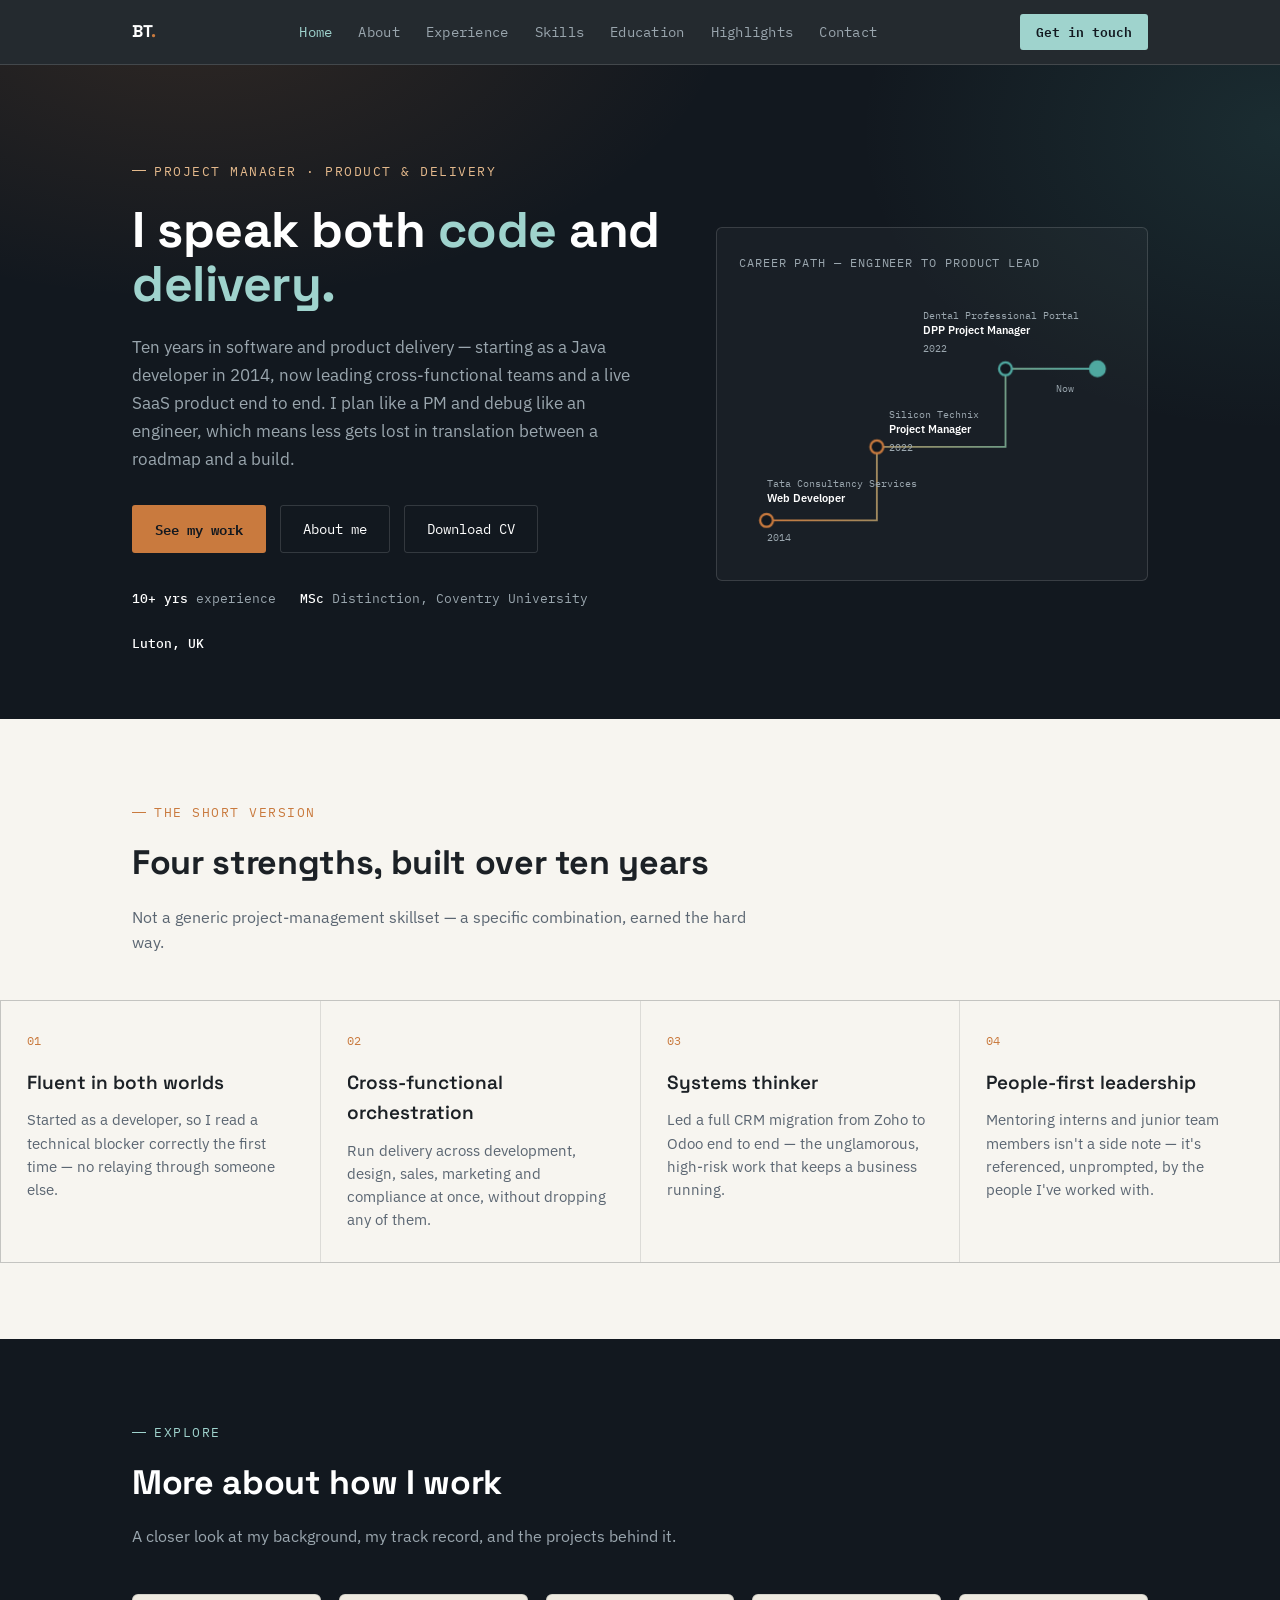
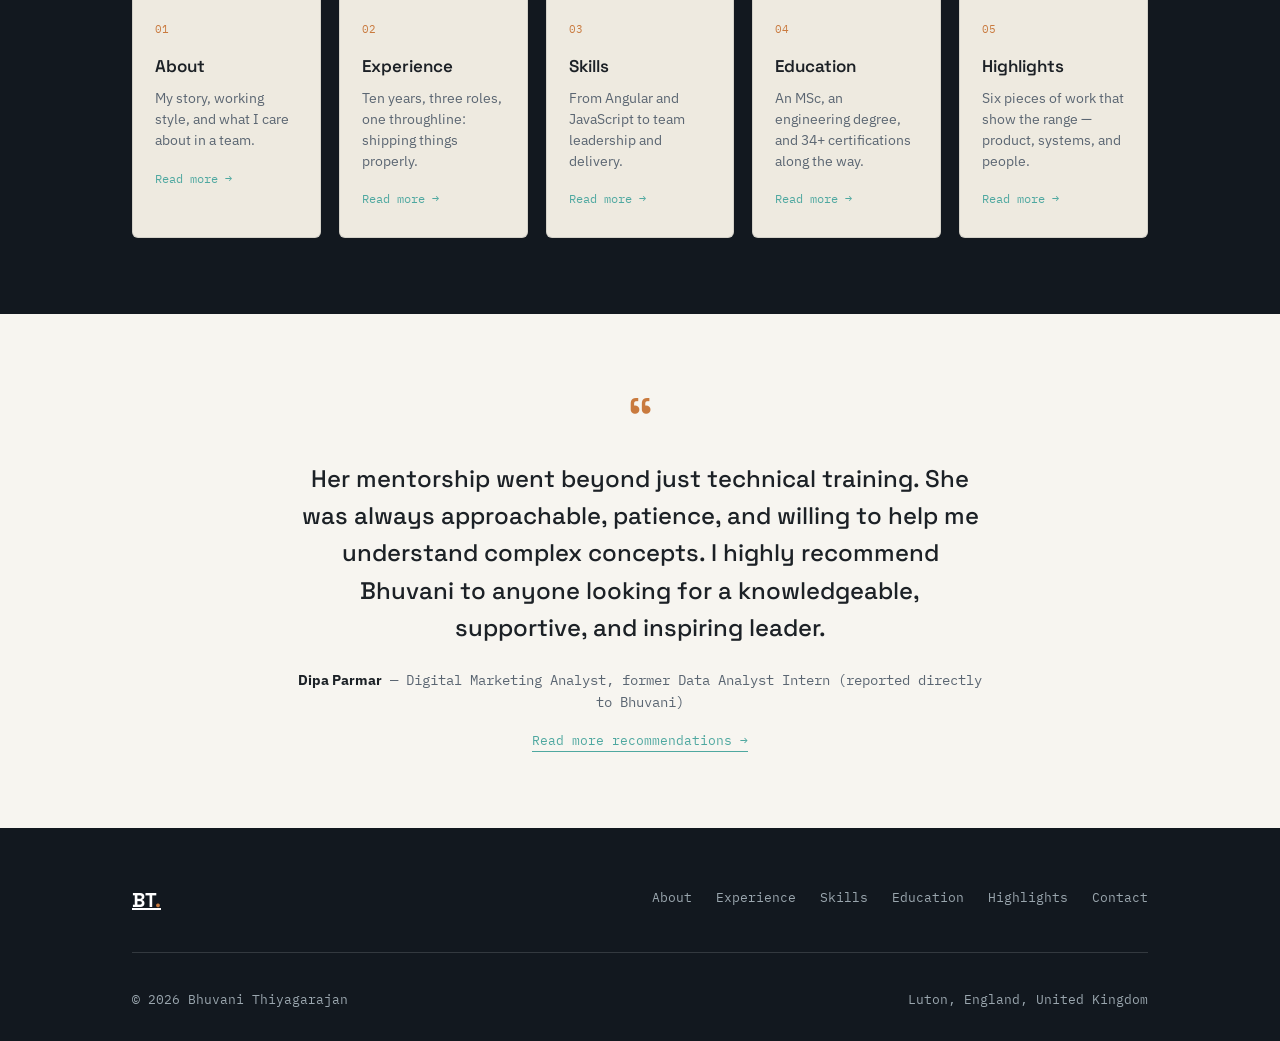
==== commit af0733dc: "Add files via upload" ====
--- a/index.html
+++ b/index.html
@@ -7,7 +7,7 @@
 <link rel="preconnect" href="https://fonts.googleapis.com">
 <link rel="preconnect" href="https://fonts.gstatic.com" crossorigin>
 <link href="https://fonts.googleapis.com/css2?family=Space+Grotesk:wght@400;500;600;700&family=IBM+Plex+Sans:wght@400;500;600;700&family=IBM+Plex+Mono:wght@400;500;600&display=swap" rel="stylesheet">
-<link rel="stylesheet" href="assets/style.css">
+<link rel="stylesheet" href="style.css">
 <style>
   header.hero{
     background:
@@ -233,6 +233,6 @@
   </div>
 </footer>
 
-<script src="assets/script.js"></script>
+<script src="script.js"></script>
 </body>
 </html>
--- a/style.css
+++ b/style.css
@@ -0,0 +1,244 @@
+:root{
+  --ink-navy:#12181F;
+  --navy-2:#1B232C;
+  --navy-line: rgba(255,255,255,0.14);
+  --paper:#F7F5F0;
+  --paper-2:#EEEAE0;
+  --ink:#1C2126;
+  --muted:#5B6672;
+  --muted-dark:#9AA6AE;
+  --amber:#C97A3E;
+  --amber-soft:#E4B98C;
+  --teal:#4FA8A0;
+  --teal-soft:#9FD3CD;
+  --line-light: rgba(28,33,38,0.12);
+  --font-display:'Space Grotesk', sans-serif;
+  --font-body:'IBM Plex Sans', -apple-system, BlinkMacSystemFont, sans-serif;
+  --font-mono:'IBM Plex Mono', 'Courier New', monospace;
+  --max: 1080px;
+}
+*{box-sizing:border-box;}
+html{scroll-behavior:smooth;}
+body{
+  margin:0; background:var(--paper); color:var(--ink);
+  font-family:var(--font-body); font-size:16px; line-height:1.6;
+  -webkit-font-smoothing:antialiased;
+}
+a{color:inherit;}
+img,svg{display:block; max-width:100%;}
+.wrap{max-width:var(--max); margin:0 auto; padding:0 32px;}
+@media (max-width:640px){ .wrap{padding:0 20px;} }
+
+:focus-visible{ outline:2px solid var(--teal); outline-offset:3px; }
+
+.eyebrow{
+  font-family:var(--font-mono); font-size:12.5px; letter-spacing:.12em; text-transform:uppercase;
+  display:inline-flex; align-items:center; gap:8px;
+}
+.eyebrow::before{ content:''; width:14px; height:1px; background:currentColor; display:inline-block; }
+
+/* ===================== NAV ===================== */
+nav{
+  position:sticky; top:0; z-index:50; background:rgba(18,24,31,0.92); backdrop-filter:blur(8px);
+  border-bottom:1px solid var(--navy-line);
+}
+nav .wrap{ display:flex; align-items:center; justify-content:space-between; height:64px; }
+.nav-mark{ font-family:var(--font-display); font-weight:700; color:#fff; font-size:17px; letter-spacing:.01em; text-decoration:none; }
+.nav-mark span{ color:var(--amber); }
+.nav-links{ display:flex; gap:26px; list-style:none; margin:0; padding:0; }
+.nav-links a{ color:var(--muted-dark); text-decoration:none; font-size:13.5px; font-family:var(--font-mono); letter-spacing:.02em; transition:color .2s; }
+.nav-links a:hover{ color:#fff; }
+.nav-links a.active{ color:var(--teal-soft); }
+.nav-cta{
+  font-family:var(--font-mono); font-size:13px; color:var(--ink-navy); background:var(--teal-soft);
+  padding:8px 16px; border-radius:3px; text-decoration:none; font-weight:600; transition:background .2s, transform .2s;
+  white-space:nowrap;
+}
+.nav-cta:hover{ background:var(--teal); transform:translateY(-1px); }
+.nav-toggle{ display:none; }
+@media (max-width:860px){
+  .nav-links{ display:none; }
+  .nav-links.open{
+    display:flex; flex-direction:column; position:absolute; top:64px; left:0; right:0;
+    background:var(--ink-navy); border-bottom:1px solid var(--navy-line); padding:16px 20px; gap:16px;
+  }
+  .nav-toggle{ display:block; background:none; border:1px solid var(--navy-line); color:#fff; font-family:var(--font-mono); font-size:12px; padding:7px 12px; border-radius:3px; }
+}
+
+/* ===================== PAGE HEADER (non-home) ===================== */
+.page-head{
+  background:
+    radial-gradient(ellipse 800px 400px at 10% -20%, rgba(201,122,62,0.14), transparent 60%),
+    radial-gradient(ellipse 600px 400px at 100% 0%, rgba(79,168,160,0.12), transparent 60%),
+    var(--ink-navy);
+  color:#fff; padding:68px 0 56px;
+}
+.page-head .eyebrow{ color:var(--teal-soft); margin-bottom:16px; }
+.page-head h1{ font-family:var(--font-display); font-weight:700; font-size:clamp(30px,4.2vw,44px); margin:0 0 16px; letter-spacing:-0.01em; }
+.page-head p{ color:var(--muted-dark); font-size:16.5px; max-width:56ch; margin:0; line-height:1.65; }
+
+/* ===================== BUTTONS ===================== */
+.btn{
+  font-family:var(--font-mono); font-size:14px; padding:12px 22px; border-radius:3px; text-decoration:none;
+  display:inline-flex; align-items:center; gap:8px; transition:transform .2s, background .2s, border-color .2s;
+  border:1px solid transparent; cursor:pointer;
+}
+.btn-primary{ background:var(--amber); color:#12181F; font-weight:600; }
+.btn-primary:hover{ background:var(--amber-soft); transform:translateY(-2px); }
+.btn-ghost{ border-color:var(--navy-line); color:#fff; background:transparent; }
+.btn-ghost:hover{ border-color:var(--teal-soft); color:var(--teal-soft); }
+.btn-ghost.on-paper{ border-color:var(--line-light); color:var(--ink); }
+.btn-ghost.on-paper:hover{ border-color:var(--teal); color:var(--teal); }
+
+/* ===================== SECTION SHELL ===================== */
+section{ padding:76px 0; }
+section.on-navy{ background:var(--ink-navy); color:#fff; }
+section.tight{ padding:52px 0; }
+.sec-head{ margin-bottom:44px; max-width:640px; }
+.sec-head .eyebrow{ color:var(--amber); margin-bottom:14px; }
+section.on-navy .sec-head .eyebrow{ color:var(--teal-soft); }
+.sec-head h2{ font-family:var(--font-display); font-size:clamp(26px,3.2vw,34px); margin:0 0 14px; font-weight:700; letter-spacing:-0.01em; }
+.sec-head p{ color:var(--muted); font-size:16px; margin:0; }
+section.on-navy .sec-head p{ color:var(--muted-dark); }
+
+/* ===================== STRENGTHS ===================== */
+.strength-grid{ display:grid; grid-template-columns:repeat(4,1fr); gap:1px; background:var(--line-light); border:1px solid var(--line-light); }
+@media (max-width:860px){ .strength-grid{ grid-template-columns:repeat(2,1fr); } }
+@media (max-width:520px){ .strength-grid{ grid-template-columns:1fr; } }
+.strength-card{ background:var(--paper); padding:30px 26px; }
+.strength-num{ font-family:var(--font-mono); font-size:12px; color:var(--amber); margin-bottom:18px; }
+.strength-card h3{ font-family:var(--font-display); font-size:19px; margin:0 0 10px; font-weight:600; }
+.strength-card p{ color:var(--muted); font-size:14.5px; margin:0; line-height:1.6; }
+
+/* ===================== TIMELINE / EXPERIENCE ===================== */
+.timeline{ position:relative; padding-left:32px; border-left:1px solid var(--line-light); }
+.trole{ position:relative; padding-bottom:52px; }
+.trole:last-child{ padding-bottom:0; }
+.trole::before{
+  content:''; position:absolute; left:-37px; top:4px; width:11px; height:11px; border-radius:50%;
+  background:var(--paper); border:2.5px solid var(--amber);
+}
+.trole.current::before{ border-color:var(--teal); }
+.trole-head{ display:flex; flex-wrap:wrap; align-items:baseline; gap:10px 16px; margin-bottom:6px; }
+.trole-head h3{ font-family:var(--font-display); font-size:21px; margin:0; font-weight:600; }
+.trole-tag{ font-family:var(--font-mono); font-size:11.5px; padding:3px 9px; border-radius:20px; border:1px solid var(--teal); color:var(--teal); }
+.trole-org{ font-family:var(--font-mono); font-size:13.5px; color:var(--amber); margin:0 0 4px; }
+.trole-meta{ font-family:var(--font-mono); font-size:12.5px; color:var(--muted); margin:0 0 16px; }
+.trole ul{ margin:0; padding-left:18px; color:var(--ink); }
+.trole li{ margin-bottom:9px; font-size:15px; line-height:1.6; }
+.trole li::marker{ color:var(--amber); }
+
+/* ===================== PROJECTS ===================== */
+.proj-grid{ display:grid; grid-template-columns:repeat(3,1fr); gap:20px; }
+@media (max-width:860px){ .proj-grid{ grid-template-columns:repeat(2,1fr); } }
+@media (max-width:600px){ .proj-grid{ grid-template-columns:1fr; } }
+.proj-card{
+  background:var(--navy-2); border:1px solid var(--navy-line); border-radius:6px; padding:26px 24px;
+  transition:border-color .25s, transform .25s;
+}
+.proj-card:hover{ border-color:var(--teal); transform:translateY(-3px); }
+.proj-tag{ font-family:var(--font-mono); font-size:11px; color:var(--teal-soft); letter-spacing:.06em; text-transform:uppercase; margin-bottom:14px; display:block;}
+.proj-card h3{ font-family:var(--font-display); font-size:18px; margin:0 0 10px; font-weight:600; color:#fff; }
+.proj-card p{ color:var(--muted-dark); font-size:14px; line-height:1.65; margin:0; }
+.proj-card.on-paper{ background:var(--paper-2); border-color:var(--line-light); }
+.proj-card.on-paper h3{ color:var(--ink); }
+.proj-card.on-paper p{ color:var(--muted); }
+.proj-card.on-paper:hover{ border-color:var(--amber); }
+
+/* ===================== SKILLS ===================== */
+.skill-cols{ display:grid; grid-template-columns:repeat(3,1fr); gap:36px; }
+@media (max-width:760px){ .skill-cols{ grid-template-columns:1fr; gap:28px; } }
+.skill-col h4{ font-family:var(--font-mono); font-size:12.5px; letter-spacing:.08em; text-transform:uppercase; color:var(--amber); margin:0 0 16px; }
+.chip-row{ display:flex; flex-wrap:wrap; gap:8px; }
+.chip{ font-family:var(--font-mono); font-size:12.5px; padding:6px 12px; background:var(--paper-2); border:1px solid var(--line-light); border-radius:20px; color:var(--ink); }
+section.on-navy .chip{ background:var(--navy-2); border-color:var(--navy-line); color:#fff; }
+
+/* ===================== EDU + CERTS ===================== */
+.edu-grid{ display:grid; grid-template-columns:1fr 1fr; gap:28px; }
+@media (max-width:760px){ .edu-grid{ grid-template-columns:1fr; } }
+.edu-card{ background:var(--paper-2); border-left:3px solid var(--amber); padding:24px 26px; border-radius:0 4px 4px 0; }
+.edu-card.alt{ border-left-color:var(--teal); }
+.edu-card .deg{ font-family:var(--font-display); font-weight:600; font-size:18px; margin:0 0 6px; }
+.edu-card .org{ font-family:var(--font-mono); font-size:13px; color:var(--muted); margin:0 0 4px; }
+.edu-card .dist{ font-family:var(--font-mono); font-size:12px; color:var(--amber); font-weight:600; }
+.edu-card.alt .dist{ color:var(--teal); }
+.edu-card .desc{ font-size:14.5px; color:var(--muted); margin-top:12px; line-height:1.6; }
+
+.cert-list{ margin-top:40px; }
+.cert-count{ font-family:var(--font-mono); font-size:13px; color:var(--muted); margin-bottom:20px; }
+.cert-count strong{ color:var(--ink); font-size:18px; }
+.cert-items{ display:grid; grid-template-columns:1fr 1fr; gap:12px 28px; list-style:none; padding:0; margin:0; }
+@media (max-width:640px){ .cert-items{ grid-template-columns:1fr; } }
+.cert-items li{ font-size:14.5px; padding:12px 0; border-bottom:1px solid var(--line-light); display:flex; justify-content:space-between; gap:12px; }
+.cert-items .cyr{ font-family:var(--font-mono); font-size:12px; color:var(--muted); white-space:nowrap; }
+
+.comp-grid{ display:grid; grid-template-columns:repeat(3,1fr); gap:14px; margin-top:20px; }
+@media (max-width:760px){ .comp-grid{ grid-template-columns:1fr 1fr; } }
+@media (max-width:480px){ .comp-grid{ grid-template-columns:1fr; } }
+.comp-card{ background:var(--paper-2); border-radius:6px; padding:18px 20px; border:1px solid var(--line-light); }
+.comp-card .n{ font-family:var(--font-mono); font-size:11px; color:var(--teal); margin-bottom:6px; }
+.comp-card .t{ font-family:var(--font-display); font-weight:600; font-size:15px; }
+
+/* ===================== TESTIMONIAL ===================== */
+.testi{ max-width:760px; margin:0 auto; text-align:center; }
+.quote-mark{ font-family:var(--font-display); font-size:64px; color:var(--amber); line-height:1; margin-bottom:6px; }
+.testi p.quote{ font-family:var(--font-display); font-size:clamp(19px,2.4vw,24px); line-height:1.55; margin:0 0 24px; font-weight:500; }
+.testi .attr{ font-family:var(--font-mono); font-size:13.5px; color:var(--muted); }
+.testi .attr strong{ color:var(--ink); font-family:var(--font-body); }
+
+/* ===================== ABOUT PAGE SPECIFIC ===================== */
+.about-grid{ display:grid; grid-template-columns:1fr 1fr; gap:56px; align-items:start; }
+@media (max-width:860px){ .about-grid{ grid-template-columns:1fr; gap:36px; } }
+.about-grid p{ margin:0 0 18px; color:var(--ink); font-size:16px; line-height:1.75; }
+.pull-card{ background:var(--navy-2); color:#fff; border-radius:6px; padding:28px 26px; }
+.pull-card .k{ font-family:var(--font-mono); font-size:11px; color:var(--teal-soft); letter-spacing:.08em; text-transform:uppercase; margin-bottom:10px; }
+.pull-card .v{ font-family:var(--font-display); font-size:15px; line-height:1.55; margin-bottom:22px; }
+.pull-card .v:last-child{ margin-bottom:0; }
+
+/* ===================== CONTACT PAGE ===================== */
+.contact-panel{ display:grid; grid-template-columns:1fr 1fr; gap:1px; background:var(--line-light); border:1px solid var(--line-light); border-radius:6px; overflow:hidden; }
+@media (max-width:760px){ .contact-panel{ grid-template-columns:1fr; } }
+.contact-cell{ background:var(--paper); padding:34px 30px; }
+.contact-cell.dark{ background:var(--ink-navy); color:#fff; }
+.contact-cell h3{ font-family:var(--font-display); font-size:18px; margin:0 0 8px; font-weight:600; }
+.contact-cell.dark h3{ color:var(--teal-soft); }
+.contact-cell p{ color:var(--muted); font-size:14.5px; margin:0 0 20px; line-height:1.6; }
+.contact-cell.dark p{ color:var(--muted-dark); }
+.contact-row{ display:flex; align-items:center; gap:12px; font-family:var(--font-mono); font-size:14px; padding:12px 0; border-top:1px solid var(--line-light); }
+.contact-cell.dark .contact-row{ border-top-color:var(--navy-line); }
+.contact-row:first-of-type{ border-top:none; }
+.contact-row .k{ width:80px; color:var(--muted); flex-shrink:0; }
+.contact-cell.dark .contact-row .k{ color:var(--muted-dark); }
+.contact-row a{ text-decoration:none; color:var(--ink); transition:color .2s; }
+.contact-cell.dark .contact-row a{ color:#fff; }
+.contact-row a:hover{ color:var(--teal); }
+
+/* ===================== FOOTER ===================== */
+footer{ background:var(--ink-navy); color:#fff; padding:56px 0 32px; }
+footer .foot-top{ display:flex; justify-content:space-between; flex-wrap:wrap; gap:24px; margin-bottom:36px; padding-bottom:36px; border-bottom:1px solid var(--navy-line); }
+footer .foot-mark{ font-family:var(--font-display); font-weight:700; font-size:20px; }
+footer .foot-mark span{ color:var(--amber); }
+footer .foot-nav{ display:flex; gap:24px; list-style:none; margin:0; padding:0; flex-wrap:wrap; }
+footer .foot-nav a{ color:var(--muted-dark); text-decoration:none; font-family:var(--font-mono); font-size:13px; transition:color .2s; }
+footer .foot-nav a:hover{ color:#fff; }
+.foot-bottom{ display:flex; justify-content:space-between; flex-wrap:wrap; gap:12px; font-family:var(--font-mono); font-size:12.5px; color:var(--muted-dark); }
+
+/* ===================== RECOMMENDATIONS GRID ===================== */
+.reco-grid{ display:grid; grid-template-columns:1fr 1fr; gap:20px; }
+@media (max-width:760px){ .reco-grid{ grid-template-columns:1fr; } }
+.reco-card{ background:var(--paper-2); border:1px solid var(--line-light); border-radius:6px; padding:26px 24px; display:flex; flex-direction:column; }
+.reco-card .rq{ font-family:var(--font-display); font-size:32px; color:var(--amber); line-height:1; margin-bottom:8px; }
+.reco-card p.rtext{ font-size:14.5px; color:var(--ink); line-height:1.65; margin:0 0 18px; flex-grow:1; }
+.reco-card .rattr{ border-top:1px solid var(--line-light); padding-top:14px; }
+.reco-card .rname{ font-family:var(--font-body); font-weight:600; font-size:14.5px; color:var(--ink); }
+.reco-card .rrole{ font-size:13px; color:var(--muted); margin-top:2px; }
+.reco-card .rtag{ font-family:var(--font-mono); font-size:11px; color:var(--teal); margin-top:8px; display:inline-block; }
+
+/* ===================== TESTIMONIAL LINK ===================== */
+.testi-more{ text-align:center; margin-top:8px; }
+.testi-more a{ font-family:var(--font-mono); font-size:13px; color:var(--teal); text-decoration:none; border-bottom:1px solid var(--teal); padding-bottom:2px; }
+.testi-more a:hover{ color:var(--amber); border-color:var(--amber); }
+
+@media print{
+  nav, footer .btn{ display:none !important; }
+}
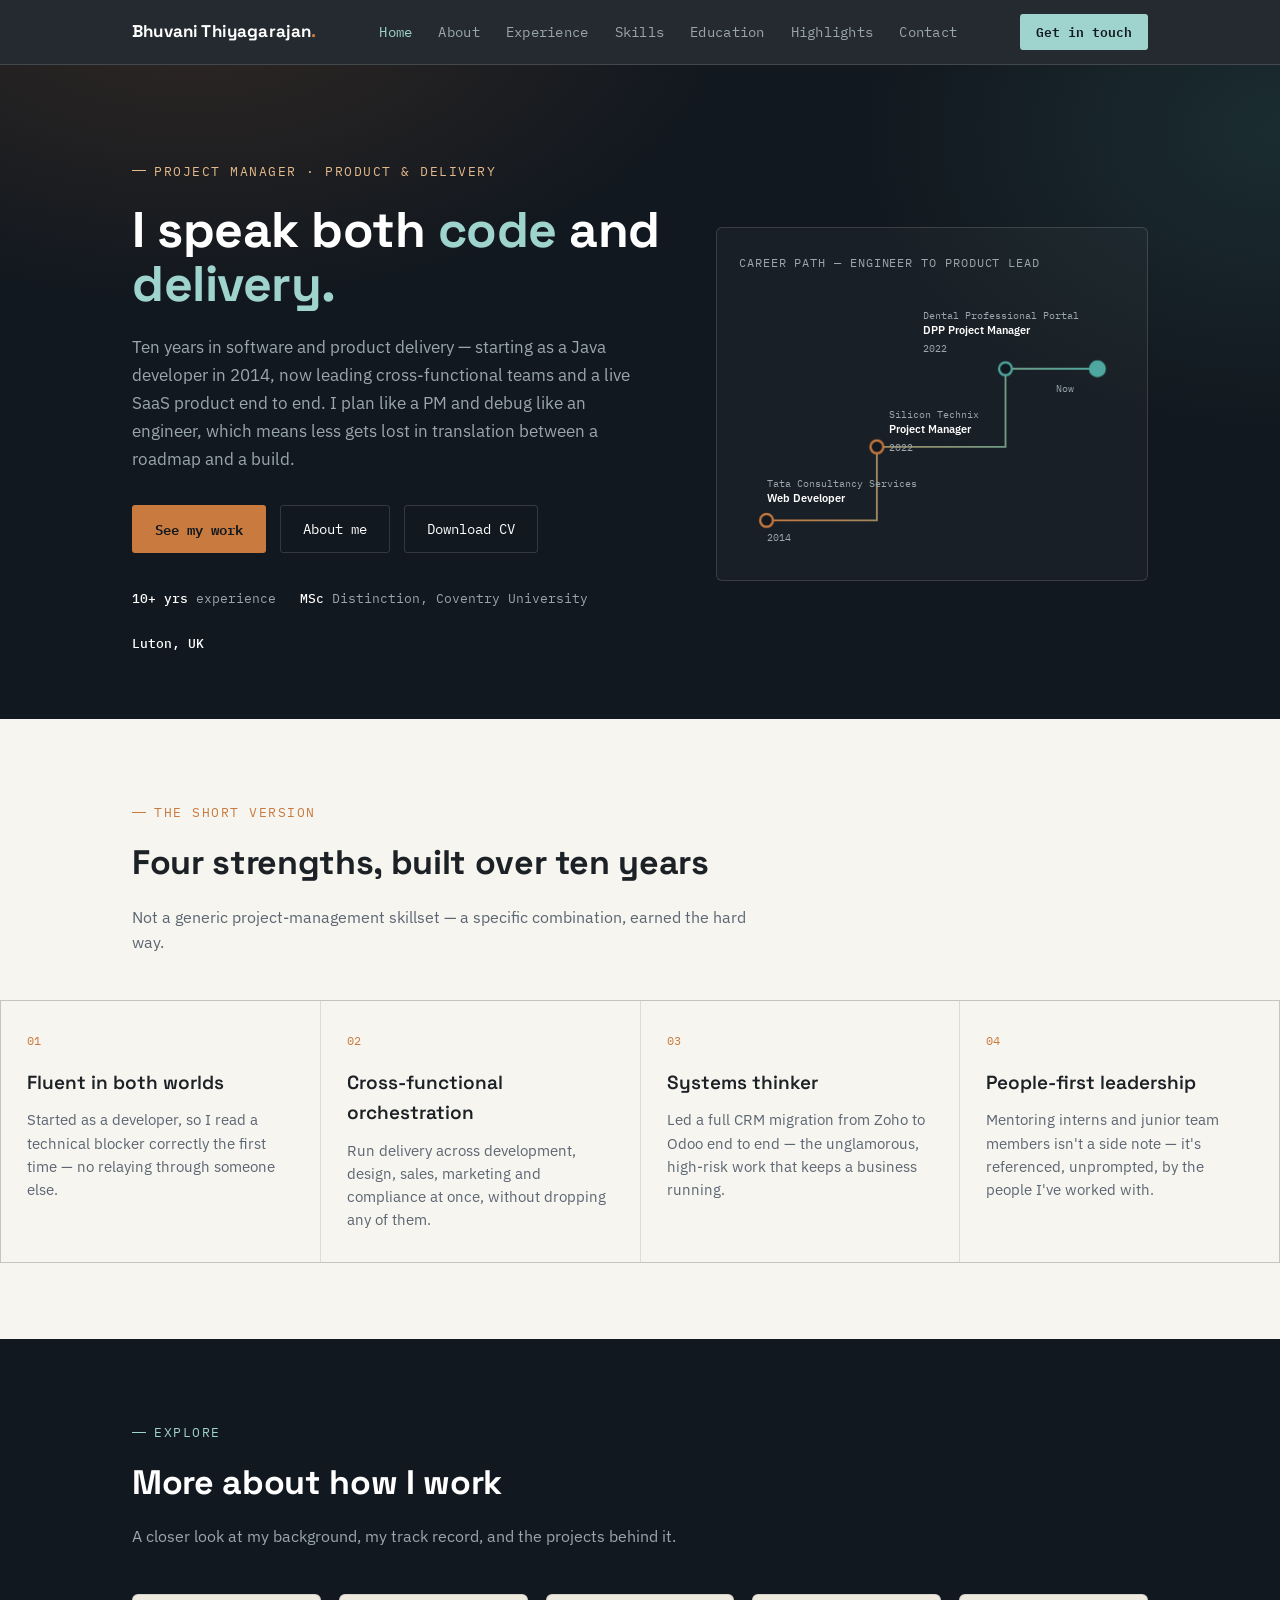
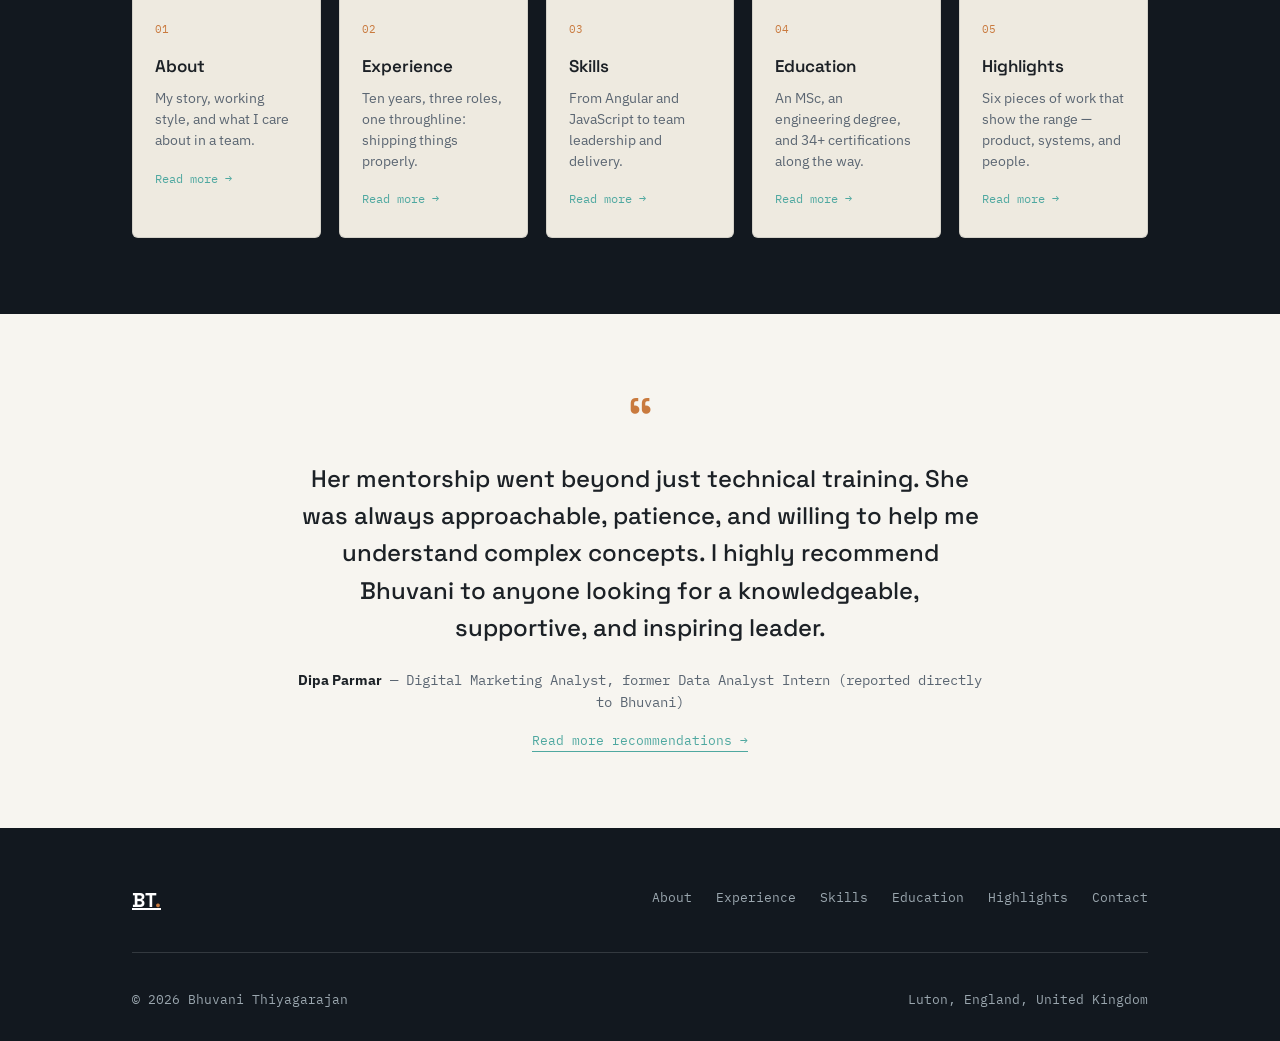
==== commit b13183c7: "Add files via upload" ====
--- a/index.html
+++ b/index.html
@@ -3,7 +3,7 @@
 <head>
 <meta charset="UTF-8">
 <meta name="viewport" content="width=device-width, initial-scale=1.0">
-<title>Bhuvani Thiyagarajan — Project Manager, Product &amp; Delivery</title>
+<title>Bhuvani Thiyagarajan: Project Manager, Product &amp; Delivery</title>
 <link rel="preconnect" href="https://fonts.googleapis.com">
 <link rel="preconnect" href="https://fonts.gstatic.com" crossorigin>
 <link href="https://fonts.googleapis.com/css2?family=Space+Grotesk:wght@400;500;600;700&family=IBM+Plex+Sans:wght@400;500;600;700&family=IBM+Plex+Mono:wght@400;500;600&display=swap" rel="stylesheet">
@@ -60,7 +60,7 @@
 
 <nav>
   <div class="wrap">
-    <a href="index.html" class="nav-mark">BT<span>.</span></a>
+    <a href="index.html" class="nav-mark">Bhuvani Thiyagarajan<span>.</span></a>
     <ul class="nav-links">
       <li><a href="index.html" class="active">Home</a></li>
       <li><a href="about.html">About</a></li>
